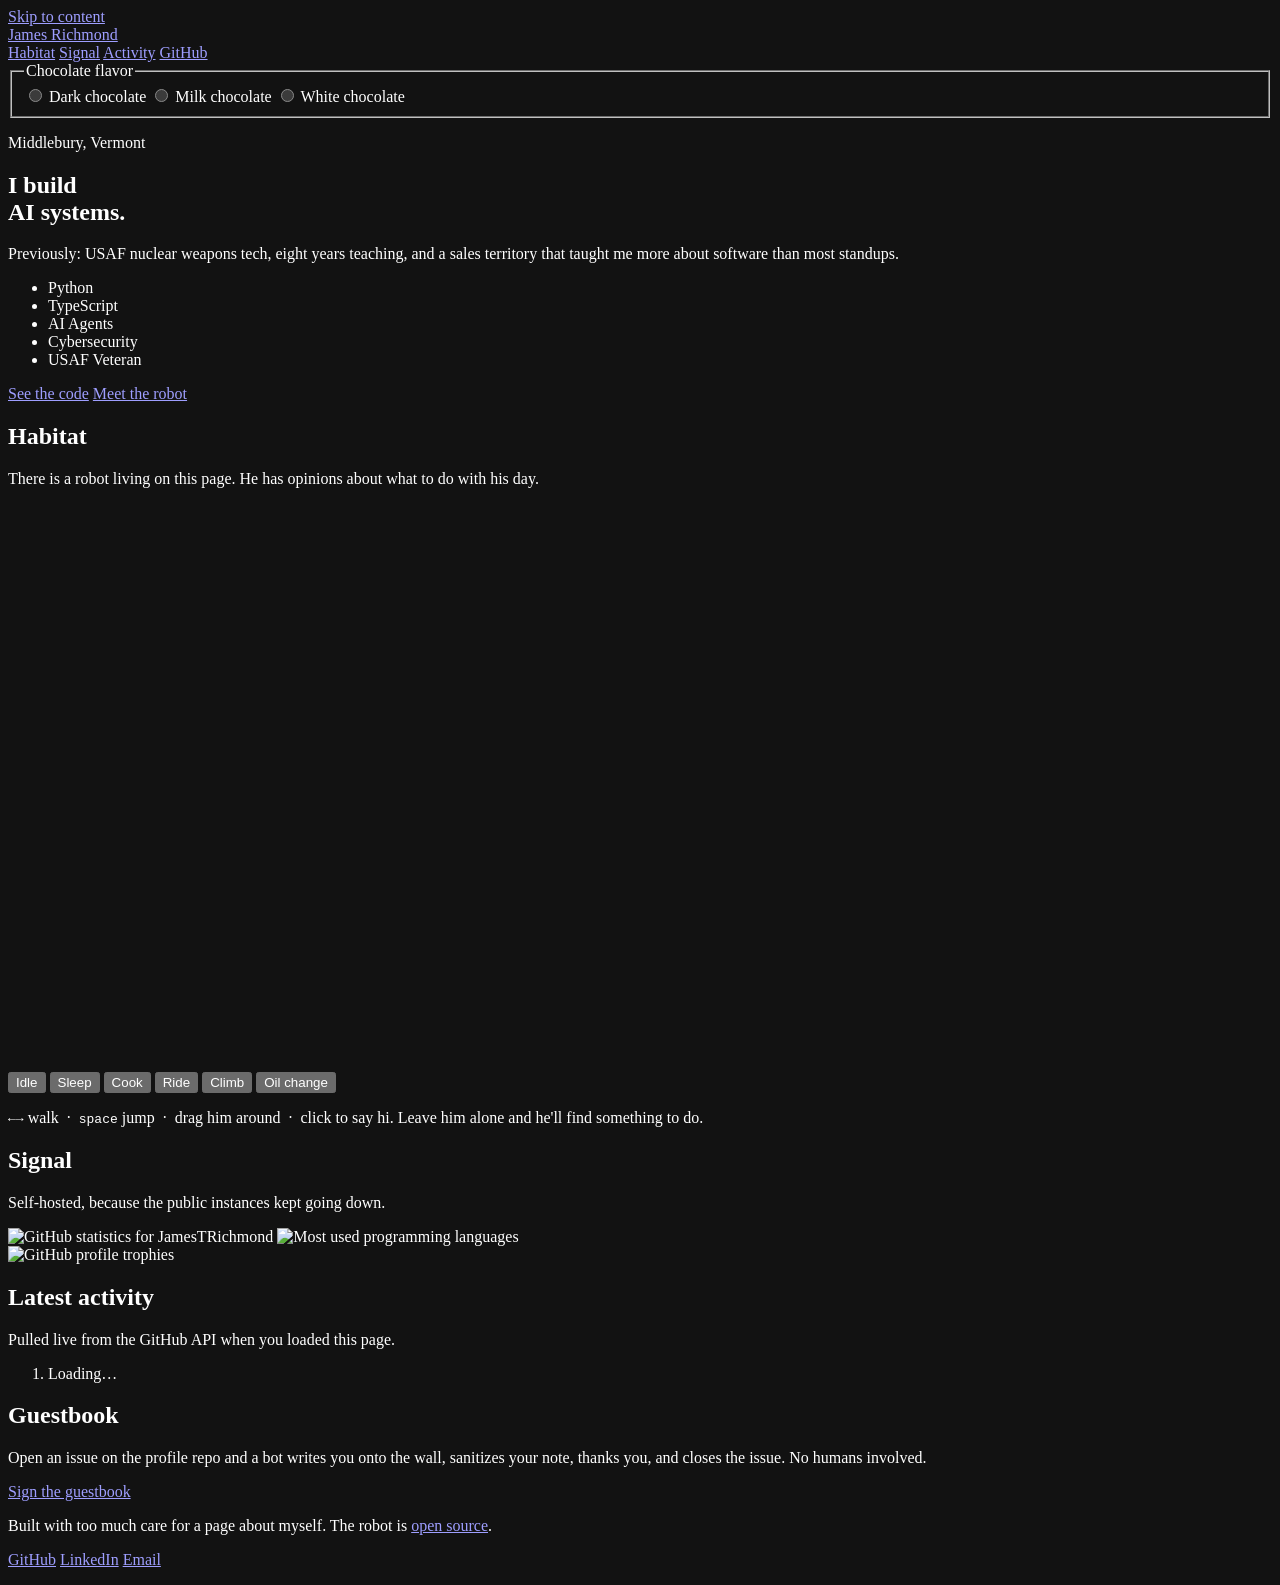
==== index.html @ 988bb039 "feat(site): index.html" ====
<!doctype html>
<html lang="en" data-flavor="milk">
<head>
<meta charset="utf-8">
<meta name="viewport" content="width=device-width, initial-scale=1">
<meta name="color-scheme" content="light dark">
<title>James Richmond — builds AI systems</title>
<meta name="description" content="James Richmond. I build AI systems. Previously: USAF nuclear weapons tech, eight years teaching, and a sales territory that taught me more about software than most standups.">

<meta property="og:title" content="James Richmond — builds AI systems">
<meta property="og:description" content="AI systems, cybersecurity, and one robot who lives on this page.">
<meta property="og:type" content="website">
<meta property="og:url" content="https://jamestrichmond.com/">

<link rel="icon" href="data:image/svg+xml,<svg xmlns='http://www.w3.org/2000/svg' viewBox='0 0 100 100'><rect width='100' height='100' rx='22' fill='%23472e1c'/><rect x='24' y='30' width='52' height='40' rx='10' fill='%23f2cf4a'/><rect x='34' y='44' width='32' height='11' rx='5.5' fill='%2340f58a'/><rect x='46' y='14' width='8' height='16' rx='4' fill='%23f2cf4a'/><circle cx='50' cy='12' r='7' fill='%23b06cf5'/></svg>">

<link rel="preconnect" href="https://fonts.googleapis.com">
<link rel="preconnect" href="https://fonts.gstatic.com" crossorigin>
<link rel="stylesheet" href="https://fonts.googleapis.com/css2?family=Bricolage+Grotesque:opsz,wght@10..48,400;10..48,600;10..48,800&family=IBM+Plex+Mono:wght@400;500;600&display=swap">
<link rel="stylesheet" href="assets/css/site.css">

<script>
/* Set the saved flavor before first paint so there is no flash of the wrong chocolate. */
{
  // Milk is the house flavor and stays the default regardless of the system
  // setting; the switcher pins anything else.
  const flavor = localStorage.getItem("flavor") || "milk";
  document.documentElement.dataset.flavor = flavor;
  document.querySelector('meta[name="color-scheme"]').content = flavor === "white" ? "light" : "dark";
}
</script>
</head>

<body>
<!-- Don't Try. — Bukowski -->

<div class="hypershapes" aria-hidden="true" data-hypershapes></div>

<a class="skip" href="#main">Skip to content</a>

<header class="topbar">
  <a class="mark" href="#main">
    <span class="mark-glyph" aria-hidden="true"></span>
    <span class="mark-text">James Richmond</span>
  </a>

  <nav class="topnav" aria-label="Primary">
    <a href="#habitat">Habitat</a>
    <a href="#signal">Signal</a>
    <a href="#activity">Activity</a>
    <a href="https://github.com/JamesTRichmond" rel="me">GitHub</a>
  </nav>

  <fieldset class="flavors" data-flavors>
    <legend class="sr-only">Chocolate flavor</legend>
    <label class="flavor" title="Dark chocolate">
      <input type="radio" name="flavor" value="dark">
      <span class="swatch swatch-dark" aria-hidden="true"></span>
      <span class="sr-only">Dark chocolate</span>
    </label>
    <label class="flavor" title="Milk chocolate">
      <input type="radio" name="flavor" value="milk">
      <span class="swatch swatch-milk" aria-hidden="true"></span>
      <span class="sr-only">Milk chocolate</span>
    </label>
    <label class="flavor" title="White chocolate">
      <input type="radio" name="flavor" value="white">
      <span class="swatch swatch-white" aria-hidden="true"></span>
      <span class="sr-only">White chocolate</span>
    </label>
  </fieldset>
</header>

<main id="main">

  <section class="hero">
    <p class="eyebrow">Middlebury, Vermont</p>
    <h1 class="hero-title">I build<br>AI&nbsp;systems.</h1>
    <p class="hero-line">
      Previously: USAF nuclear weapons tech, eight years teaching, and a sales
      territory that taught me more about software than most standups.
    </p>

    <ul class="chips" aria-label="Stack">
      <li>Python</li>
      <li>TypeScript</li>
      <li>AI Agents</li>
      <li>Cybersecurity</li>
      <li class="chip-accent">USAF Veteran</li>
    </ul>

    <div class="hero-actions">
      <a class="btn btn-primary" href="https://github.com/JamesTRichmond">See the code</a>
      <a class="btn" href="#habitat">Meet the robot</a>
    </div>
  </section>

  <!-- ─────────── HABITAT ─────────── -->
  <section id="habitat" class="section habitat">
    <div class="section-head">
      <h2>Habitat</h2>
      <p class="section-sub">
        There is a robot living on this page. He has opinions about what to do with his day.
      </p>
    </div>

    <div class="stage-wrap">
      <div class="stage" data-stage tabindex="0" role="application"
           aria-label="Robot habitat. Use arrow keys to walk, space to jump, or pick an activity below.">
        <svg class="stage-svg" viewBox="0 0 1200 520" preserveAspectRatio="xMidYMax slice" aria-hidden="true">
          <defs>
            <linearGradient id="iri" x1="0" y1="0" x2="1" y2="1">
              <stop offset="0" class="iri-a"></stop>
              <stop offset="1" class="iri-b"></stop>
            </linearGradient>
            <linearGradient id="visorGrad" x1="0" y1="0" x2="1" y2="0">
              <stop offset="0" stop-color="var(--fluoro)" stop-opacity=".65"></stop>
              <stop offset=".5" stop-color="var(--fluoro)"></stop>
              <stop offset="1" stop-color="var(--fluoro)" stop-opacity=".65"></stop>
            </linearGradient>
            <radialGradient id="coreGrad">
              <stop offset="0" stop-color="var(--iri-p)"></stop>
              <stop offset="1" stop-color="var(--iri-p)" stop-opacity="0"></stop>
            </radialGradient>
          </defs>
          <g data-scene-layer></g>
          <g data-fx-layer></g>
          <g data-pet-layer></g>
          <g data-fg-layer></g>
        </svg>

        <p class="stage-status" data-stage-status aria-live="polite"></p>
      </div>

      <div class="stage-controls">
        <div class="acts" role="group" aria-label="Tell the robot what to do">
          <button type="button" class="act" data-act="idle">Idle</button>
          <button type="button" class="act" data-act="sleep">Sleep</button>
          <button type="button" class="act" data-act="cook">Cook</button>
          <button type="button" class="act" data-act="ride">Ride</button>
          <button type="button" class="act" data-act="climb">Climb</button>
          <button type="button" class="act" data-act="service">Oil change</button>
        </div>
        <p class="hint">
          <kbd>←</kbd><kbd>→</kbd> walk &nbsp;·&nbsp; <kbd>space</kbd> jump &nbsp;·&nbsp;
          drag him around &nbsp;·&nbsp; click to say hi. Leave him alone and he'll find something to do.
        </p>
      </div>
    </div>
  </section>

  <!-- ─────────── SIGNAL ─────────── -->
  <section id="signal" class="section">
    <div class="section-head">
      <h2>Signal</h2>
      <p class="section-sub">Self-hosted, because the public instances kept going down.</p>
    </div>

    <div class="cards">
      <img class="card-img" loading="lazy" width="495" height="195"
        src="https://jamestrichmond-readme-stats.vercel.app/api?username=JamesTRichmond&show_icons=true&hide_border=true&bg_color=00000000&title_color=F2CF4A&text_color=D9C6B4&icon_color=40F58A"
        alt="GitHub statistics for JamesTRichmond">
      <img class="card-img" loading="lazy" width="350" height="195"
        src="https://jamestrichmond-readme-stats.vercel.app/api/top-langs/?username=JamesTRichmond&layout=compact&hide_border=true&bg_color=00000000&title_color=F2CF4A&text_color=D9C6B4"
        alt="Most used programming languages">
    </div>

    <img class="trophies" loading="lazy"
      src="https://jamestrichmond-trophy.vercel.app/?username=JamesTRichmond&theme=discord&no-frame=true&no-bg=true&column=7&margin-w=4"
      alt="GitHub profile trophies">
  </section>

  <!-- ─────────── ACTIVITY ─────────── -->
  <section id="activity" class="section">
    <div class="section-head">
      <h2>Latest activity</h2>
      <p class="section-sub">Pulled live from the GitHub API when you loaded this page.</p>
    </div>
    <ol class="feed" data-feed>
      <li class="feed-empty">Loading…</li>
    </ol>
  </section>

  <!-- ─────────── GUESTBOOK ─────────── -->
  <section class="section guest">
    <div class="section-head">
      <h2>Guestbook</h2>
      <p class="section-sub">
        Open an issue on the profile repo and a bot writes you onto the wall, sanitizes your
        note, thanks you, and closes the issue. No humans involved.
      </p>
    </div>
    <a class="btn btn-primary"
       href="https://github.com/JamesTRichmond/JamesTRichmond/issues/new?template=guestbook.yml">
      Sign the guestbook
    </a>
  </section>

</main>

<footer class="foot">
  <p class="foot-line">
    Built with too much care for a page about myself.
    The robot is <a href="https://github.com/JamesTRichmond/JamesTRichmond">open source</a>.
  </p>
  <p class="foot-meta">
    <a href="https://github.com/JamesTRichmond">GitHub</a>
    <a href="https://www.linkedin.com/in/jamestrichmond">LinkedIn</a>
    <a href="mailto:jamestrichmond@gmail.com">Email</a>
  </p>
</footer>

<script type="module" src="assets/js/site.js"></script>
</body>
</html>
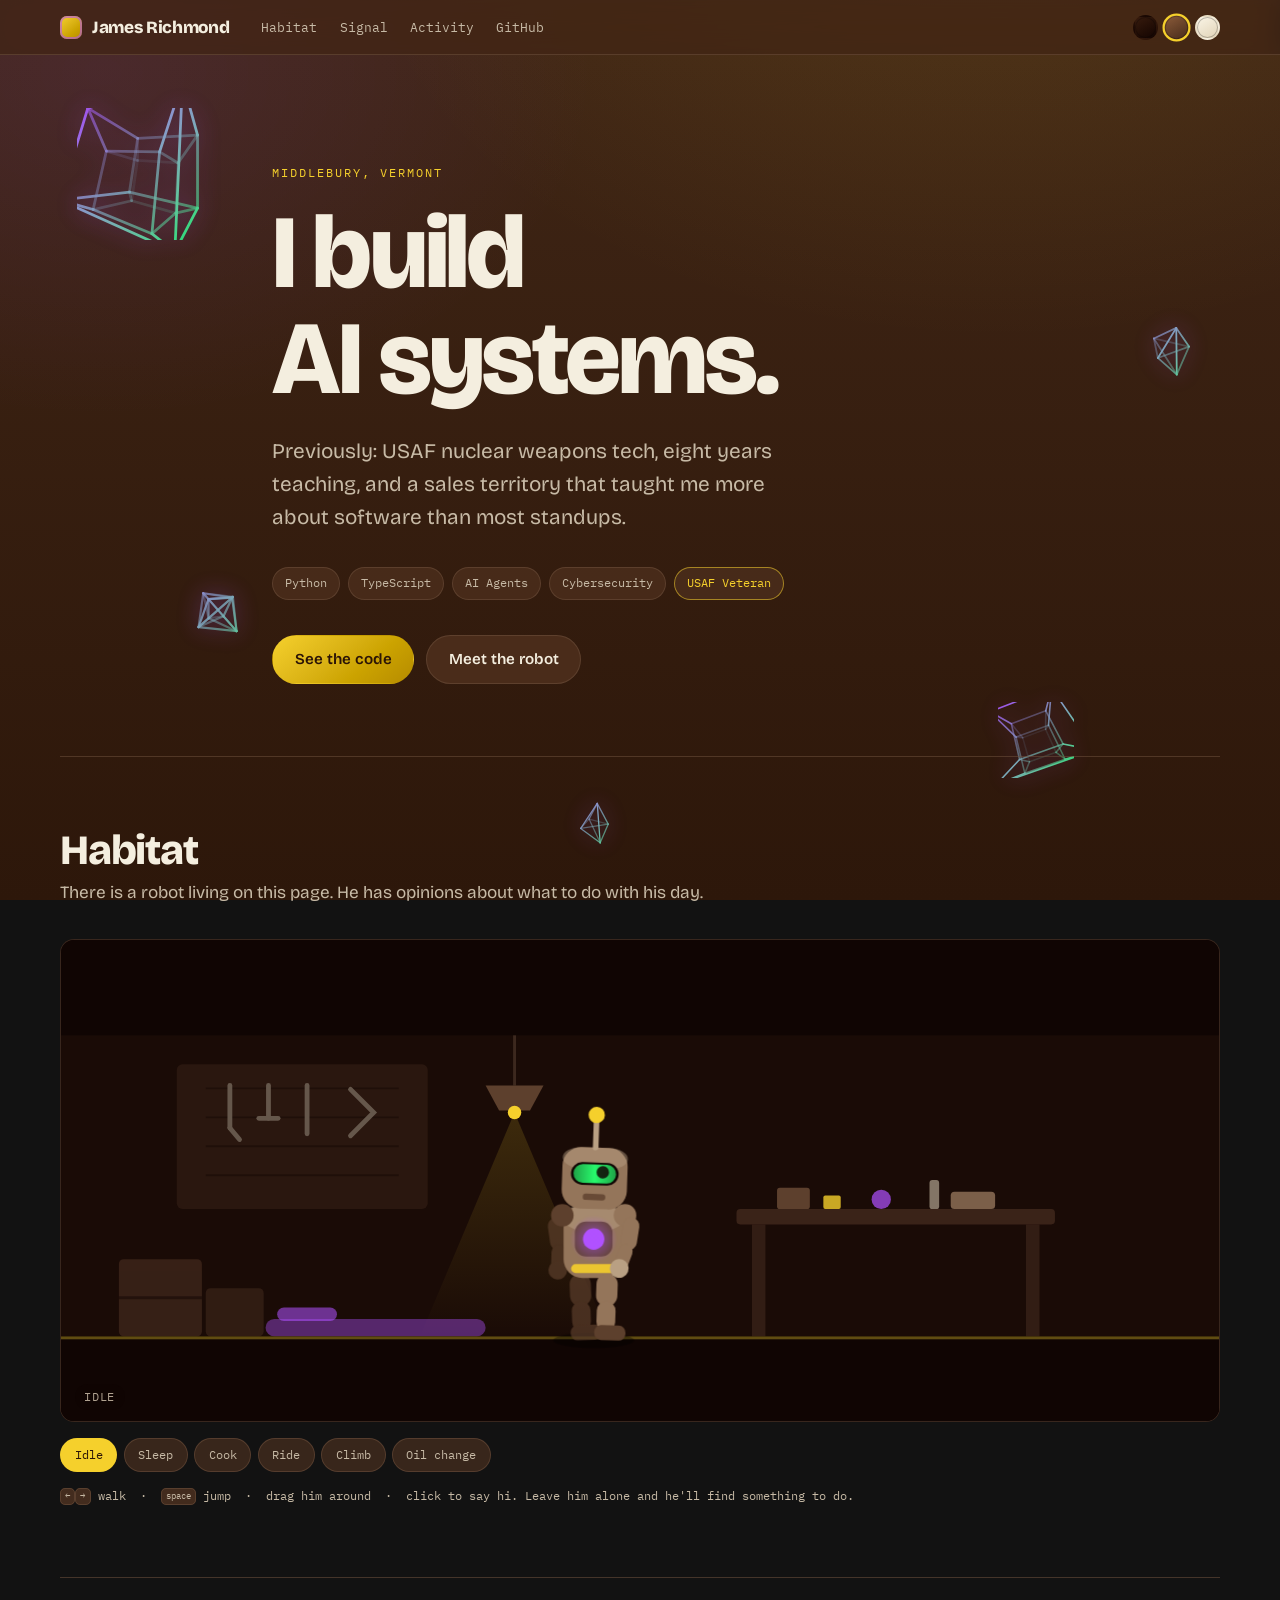
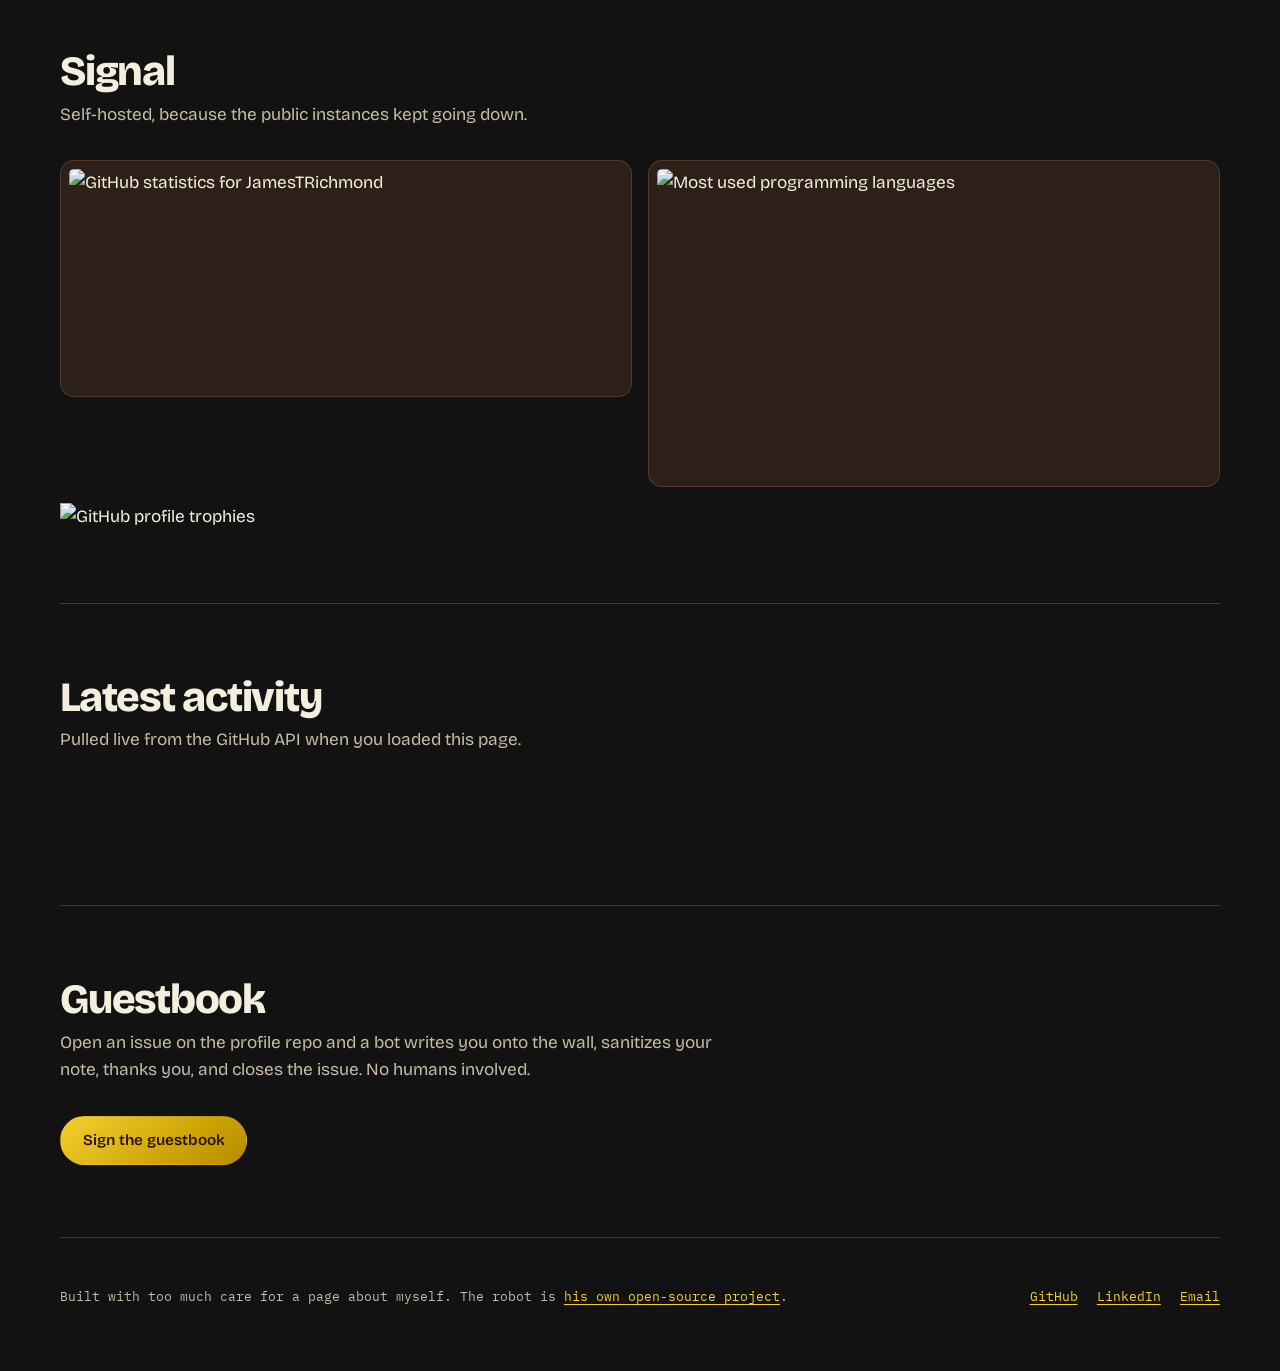
==== commit 115ba14b: "chore(site): credit the robot to its own repo" ====
--- a/index.html
+++ b/index.html
@@ -201,7 +201,7 @@
 <footer class="foot">
   <p class="foot-line">
     Built with too much care for a page about myself.
-    The robot is <a href="https://github.com/JamesTRichmond/JamesTRichmond">open source</a>.
+    The robot is <a href="https://github.com/JamesTRichmond/habitat">his own open-source project</a>.
   </p>
   <p class="foot-meta">
     <a href="https://github.com/JamesTRichmond">GitHub</a>
--- a/assets/css/site.css
+++ b/assets/css/site.css
@@ -0,0 +1,614 @@
+/* ============================================================================
+   jamestrichmond.com
+   Three chocolates, banana highlights, and a robot.
+   ========================================================================== */
+
+@layer reset, base, theme, layout, components, motion;
+
+/* Registered so it can be animated on the compositor. Drives the iridescence. */
+@property --iri-hue {
+  syntax: "<angle>";
+  inherits: true;
+  initial-value: 0deg;
+}
+
+/* Per the reduced-motion pattern: components opt in by declaring their own
+   reduced variant, rather than a blanket kill-switch that makes things worse. */
+@property --animation-reduced {
+  syntax: "*";
+  inherits: false;
+  initial-value: none;
+}
+
+/* ─────────────────────────── RESET ─────────────────────────── */
+@layer reset {
+  *, *::before, *::after { box-sizing: border-box; }
+
+  :where(body, h1, h2, h3, p, ul, ol, figure, fieldset, legend) {
+    margin: 0;
+    padding: 0;
+  }
+
+  :where(ul, ol) { list-style: none; }
+
+  :where(img, svg) { display: block; max-inline-size: 100%; }
+
+  :where(button, input) { font: inherit; color: inherit; }
+
+  :where(fieldset) { border: 0; }
+}
+
+/* ─────────────────────────── TOKENS ─────────────────────────── */
+@layer theme {
+  :root {
+    /* Tier 1 — literal palette. Decoration colors are flavor-independent. */
+    --iri-p: oklch(0.64 0.25 305);   /* iridescent purple */
+    --fluoro: oklch(0.86 0.24 148);  /* fluorescent green */
+
+    /* Tier 2 — semantic, overridden per flavor below. Defaults = milk. */
+    --bg:        oklch(0.298 0.048 52);
+    --bg-deep:   oklch(0.232 0.042 50);
+    --surface:   oklch(0.372 0.056 52);
+    --raised:    oklch(0.452 0.06 54);
+    --line:      oklch(0.46 0.05 55 / 0.55);
+    --ink:       oklch(0.95 0.021 88);
+    --ink-dim:   oklch(0.795 0.031 80);
+    --accent:    oklch(0.865 0.168 95);   /* banana — fills, strokes, glow */
+    --accent-ink: var(--accent);          /* banana that is safe as text */
+    --accent-deep: oklch(0.66 0.14 88);
+
+    /* Stage / robot chassis */
+    --chassis:   oklch(0.58 0.055 62);
+    --chassis-hi: oklch(0.70 0.05 68);
+    --chassis-lo: oklch(0.40 0.05 55);
+
+    /* Tier 3 — UI */
+    --radius: 14px;
+    --radius-sm: 9px;
+    --pad: clamp(1rem, 0.5rem + 2vw, 2rem);
+    --measure: 62ch;
+    --shell: min(1160px, 100% - 2 * var(--pad));
+
+    --font-display: "Bricolage Grotesque", ui-sans-serif, system-ui, sans-serif;
+    --font-mono: "IBM Plex Mono", ui-monospace, "SF Mono", Menlo, monospace;
+
+    color-scheme: dark;
+    accent-color: var(--accent);
+    scrollbar-color: var(--raised) var(--bg-deep);
+  }
+
+  :root[data-flavor="dark"] {
+    --bg:        oklch(0.155 0.028 42);
+    --bg-deep:   oklch(0.115 0.022 40);
+    --surface:   oklch(0.212 0.034 44);
+    --raised:    oklch(0.285 0.04 46);
+    --line:      oklch(0.38 0.04 48 / 0.6);
+    --ink:       oklch(0.935 0.019 86);
+    --ink-dim:   oklch(0.745 0.028 78);
+    --chassis:   oklch(0.55 0.05 60);
+    --chassis-hi: oklch(0.68 0.048 66);
+    --chassis-lo: oklch(0.36 0.045 52);
+    color-scheme: dark;
+  }
+
+  /* The habitat is a lit diorama, not a panel of the page: it keeps the dark
+     cocoa neutrals in every flavor so the robot always has something to stand
+     against, while still borrowing the flavor's accent colors. */
+  .stage {
+    --bg-deep:   oklch(0.132 0.024 40);
+    --surface:   oklch(0.205 0.033 44);
+    --raised:    oklch(0.283 0.04 46);
+    --line:      oklch(0.38 0.04 48 / 0.6);
+    --ink:       oklch(0.945 0.019 86);
+    --ink-dim:   oklch(0.72 0.03 76);
+    --chassis:   oklch(0.585 0.055 62);
+    --chassis-hi: oklch(0.72 0.05 70);
+    --chassis-lo: oklch(0.40 0.05 55);
+    color-scheme: dark;
+  }
+
+  :root[data-flavor="white"] {
+    --bg:        oklch(0.958 0.021 88);
+    --bg-deep:   oklch(0.905 0.03 84);
+    --surface:   oklch(0.988 0.011 90);
+    --raised:    oklch(0.925 0.028 86);
+    --line:      oklch(0.66 0.045 60 / 0.42);
+    --ink:       oklch(0.275 0.045 48);
+    --ink-dim:   oklch(0.455 0.042 50);
+    --accent:    oklch(0.835 0.17 92);
+    --accent-ink: oklch(0.545 0.135 76);  /* legible banana on cream */
+    --accent-deep: oklch(0.62 0.15 84);
+    --chassis:   oklch(0.60 0.055 62);
+    --chassis-hi: oklch(0.74 0.05 70);
+    --chassis-lo: oklch(0.42 0.05 55);
+    color-scheme: light;
+  }
+}
+
+/* ─────────────────────────── BASE ─────────────────────────── */
+@layer base {
+  html {
+    -webkit-text-size-adjust: 100%;
+    scroll-behavior: smooth;
+    scroll-padding-block-start: 5rem;
+  }
+
+  @media (prefers-reduced-motion: reduce) {
+    html { scroll-behavior: auto; }
+  }
+
+  body {
+    min-block-size: 100dvh;
+    background:
+      radial-gradient(120dvh 80dvh at 78% -10%,
+        oklch(from var(--accent) l c h / 0.10), transparent 60%),
+      radial-gradient(100dvh 70dvh at 8% 8%,
+        oklch(from var(--iri-p) l c h / 0.10), transparent 55%),
+      linear-gradient(to bottom, var(--bg), var(--bg-deep));
+    background-attachment: fixed;
+    color: var(--ink);
+    font-family: var(--font-display);
+    font-size: clamp(1rem, 0.94rem + 0.25vw, 1.075rem);
+    line-height: 1.6;
+    text-wrap: pretty;
+    overflow-x: clip;
+  }
+
+  h1, h2, h3 {
+    font-weight: 800;
+    line-height: 1.02;
+    letter-spacing: -0.03em;
+    text-wrap: balance;
+  }
+
+  a { color: var(--accent-ink); text-decoration-thickness: 1px; text-underline-offset: 3px; }
+  a:hover { color: var(--ink); }
+
+  :focus-visible {
+    outline: 2px solid var(--accent);
+    outline-offset: 3px;
+    border-radius: 4px;
+  }
+
+  kbd {
+    font-family: var(--font-mono);
+    font-size: 0.78em;
+    padding: 0.15em 0.45em;
+    border: 1px solid var(--line);
+    border-radius: 5px;
+    background: color-mix(in oklab, var(--surface) 70%, transparent);
+  }
+
+  .sr-only {
+    position: absolute;
+    inline-size: 1px; block-size: 1px;
+    padding: 0; margin: -1px;
+    overflow: hidden; clip-path: inset(50%);
+    white-space: nowrap;
+  }
+
+  .skip {
+    position: absolute;
+    inset-block-start: -100px; inset-inline-start: 1rem;
+    z-index: 50;
+    padding: 0.6rem 1rem;
+    background: var(--accent);
+    color: oklch(0.2 0.04 50);
+    border-radius: var(--radius-sm);
+    font-weight: 600;
+  }
+  .skip:focus { inset-block-start: 1rem; }
+}
+
+/* ─────────────────────────── LAYOUT ─────────────────────────── */
+@layer layout {
+  .topbar {
+    position: sticky;
+    inset-block-start: 0;
+    z-index: 20;
+    display: flex;
+    align-items: center;
+    gap: clamp(0.75rem, 3vw, 2rem);
+    inline-size: var(--shell);
+    margin-inline: auto;
+    padding-block: 0.85rem;
+  }
+
+  /* A tinted bar behind the sticky header so content scrolls under it cleanly. */
+  .topbar::before {
+    content: "";
+    position: absolute;
+    inset: 0 -50vw;
+    z-index: -1;
+    background: color-mix(in oklab, var(--bg) 78%, transparent);
+    backdrop-filter: blur(14px) saturate(1.3);
+    border-block-end: 1px solid var(--line);
+  }
+
+  .mark {
+    display: flex;
+    align-items: center;
+    gap: 0.6rem;
+    font-weight: 800;
+    letter-spacing: -0.02em;
+    color: var(--ink);
+    text-decoration: none;
+    white-space: nowrap;
+  }
+
+  .mark-glyph {
+    inline-size: 1.4rem;
+    block-size: 1.4rem;
+    border-radius: 7px;
+    background: linear-gradient(140deg in oklab, var(--accent), var(--accent-deep));
+    box-shadow: inset 0 0 0 2px oklch(from var(--iri-p) l c h / 0.55);
+  }
+
+  @media (width < 34rem) { .mark-text { display: none; } }
+
+  .topnav {
+    display: flex;
+    gap: clamp(0.6rem, 2vw, 1.4rem);
+    margin-inline-end: auto;
+    font-family: var(--font-mono);
+    font-size: 0.82rem;
+  }
+  .topnav a { color: var(--ink-dim); text-decoration: none; }
+  .topnav a:hover { color: var(--accent-ink); }
+
+  @media (width < 52rem) { .topnav { display: none; } }
+  @media (width < 52rem) { .topnav + .flavors { margin-inline-start: auto; } }
+
+  main { display: grid; }
+
+  .hero {
+    inline-size: var(--shell);
+    margin-inline: auto;
+    padding-block: clamp(4rem, 12vh, 8rem) clamp(3rem, 8vh, 5rem);
+    max-inline-size: 46rem;
+  }
+
+  .section {
+    inline-size: var(--shell);
+    margin-inline: auto;
+    padding-block: clamp(3rem, 8vh, 5.5rem);
+    border-block-start: 1px solid var(--line);
+  }
+
+  .section-head { margin-block-end: 2rem; max-inline-size: var(--measure); }
+
+  .section h2 {
+    font-size: clamp(1.7rem, 1.2rem + 2vw, 2.6rem);
+    margin-block-end: 0.5rem;
+  }
+
+  .section-sub { color: var(--ink-dim); }
+
+  .foot {
+    inline-size: var(--shell);
+    margin-inline: auto;
+    padding-block: 3rem 4rem;
+    border-block-start: 1px solid var(--line);
+    display: flex;
+    flex-wrap: wrap;
+    gap: 1rem 2rem;
+    justify-content: space-between;
+    align-items: baseline;
+    color: var(--ink-dim);
+    font-family: var(--font-mono);
+    font-size: 0.82rem;
+  }
+  .foot-meta { display: flex; gap: 1.2rem; }
+}
+
+/* ─────────────────────────── COMPONENTS ─────────────────────────── */
+@layer components {
+
+  /* ---- flavor switcher ---- */
+  .flavors { display: flex; gap: 0.4rem; }
+
+  .flavor { cursor: pointer; display: grid; place-items: center; }
+  .flavor input { position: absolute; opacity: 0; pointer-events: none; }
+
+  .swatch {
+    inline-size: 1.55rem;
+    block-size: 1.55rem;
+    border-radius: 50%;
+    border: 2px solid transparent;
+    box-shadow: inset 0 0 0 1px oklch(0 0 0 / 0.25);
+    transition: transform 0.18s ease, border-color 0.18s ease;
+  }
+  .swatch-dark  { background: linear-gradient(150deg in oklab, oklch(0.26 0.05 45), oklch(0.14 0.03 40)); }
+  .swatch-milk  { background: linear-gradient(150deg in oklab, oklch(0.52 0.08 55), oklch(0.32 0.05 52)); }
+  .swatch-white { background: linear-gradient(150deg in oklab, oklch(0.97 0.02 90), oklch(0.87 0.04 85)); }
+
+  .flavor:hover .swatch { transform: scale(1.12); }
+  .flavor input:checked + .swatch { border-color: var(--accent); transform: scale(1.12); }
+  .flavor input:focus-visible + .swatch { outline: 2px solid var(--accent); outline-offset: 3px; }
+
+  /* ---- hero ---- */
+  .eyebrow {
+    font-family: var(--font-mono);
+    font-size: 0.78rem;
+    letter-spacing: 0.16em;
+    text-transform: uppercase;
+    color: var(--accent-ink);
+    margin-block-end: 1.1rem;
+  }
+
+  .hero-title {
+    font-size: clamp(3rem, 1.6rem + 8vw, 6.5rem);
+    font-variation-settings: "wdth" 100;
+    margin-block-end: 1.4rem;
+  }
+
+  .hero-line {
+    font-size: clamp(1.05rem, 1rem + 0.5vw, 1.3rem);
+    color: var(--ink-dim);
+    max-inline-size: 40ch;
+    margin-block-end: 2rem;
+  }
+
+  .chips { display: flex; flex-wrap: wrap; gap: 0.5rem; margin-block-end: 2.2rem; }
+  .chips li {
+    font-family: var(--font-mono);
+    font-size: 0.78rem;
+    padding: 0.35rem 0.75rem;
+    border: 1px solid var(--line);
+    border-radius: 999px;
+    background: color-mix(in oklab, var(--surface) 55%, transparent);
+    color: var(--ink-dim);
+  }
+  .chips .chip-accent {
+    border-color: color-mix(in oklab, var(--accent) 55%, transparent);
+    color: var(--accent-ink);
+  }
+
+  .hero-actions { display: flex; flex-wrap: wrap; gap: 0.75rem; }
+
+  .btn {
+    display: inline-flex;
+    align-items: center;
+    gap: 0.5rem;
+    padding: 0.7rem 1.35rem;
+    border-radius: 999px;
+    border: 1px solid var(--line);
+    background: color-mix(in oklab, var(--surface) 65%, transparent);
+    color: var(--ink);
+    font-weight: 600;
+    font-size: 0.95rem;
+    text-decoration: none;
+    cursor: pointer;
+    transition: transform 0.15s ease, background-color 0.2s ease, border-color 0.2s ease;
+  }
+  .btn:hover { transform: translateY(-2px); border-color: var(--accent); color: var(--ink); }
+
+  .btn-primary {
+    background: linear-gradient(140deg in oklab, var(--accent), var(--accent-deep));
+    color: oklch(0.22 0.045 50);
+    border-color: transparent;
+  }
+  .btn-primary:hover { color: oklch(0.18 0.04 50); }
+
+  /* ---- habitat / stage ---- */
+  .stage-wrap { display: grid; gap: 1rem; }
+
+  .stage {
+    position: relative;
+    border: 1px solid var(--line);
+    border-radius: var(--radius);
+    overflow: clip;
+    background: var(--bg-deep);
+    aspect-ratio: 12 / 5;
+    min-block-size: 280px;
+    max-block-size: 62dvh;
+    /* An aspect-ratio plus a min-block-size implies a min inline-size, which
+       on a phone is wider than the viewport and drags the whole page with it.
+       Below that width the stage takes a plain height instead. */
+    min-inline-size: 0;
+    contain: layout paint style;
+    touch-action: none;
+    cursor: grab;
+  }
+  .stage:active { cursor: grabbing; }
+  .stage:focus-visible { outline: 2px solid var(--accent); outline-offset: 3px; }
+
+  .stage-svg { inline-size: 100%; block-size: 100%; }
+
+  @media (width < 46rem) {
+    .stage { aspect-ratio: auto; block-size: min(44dvh, 300px); min-block-size: 210px; }
+  }
+
+  .stage-status {
+    position: absolute;
+    inset-block-end: 0.7rem;
+    inset-inline-start: 0.85rem;
+    margin: 0;
+    font-family: var(--font-mono);
+    font-size: 0.72rem;
+    letter-spacing: 0.06em;
+    text-transform: uppercase;
+    color: var(--ink-dim);
+    background: color-mix(in oklab, var(--bg-deep) 72%, transparent);
+    padding: 0.25rem 0.6rem;
+    border-radius: 999px;
+    pointer-events: none;
+  }
+
+  .stage-controls {
+    display: flex;
+    flex-wrap: wrap;
+    gap: 0.9rem 1.4rem;
+    align-items: center;
+    justify-content: space-between;
+  }
+
+  .acts { display: flex; flex-wrap: wrap; gap: 0.4rem; }
+
+  .act {
+    font-family: var(--font-mono);
+    font-size: 0.76rem;
+    padding: 0.4rem 0.85rem;
+    border-radius: 999px;
+    border: 1px solid var(--line);
+    background: color-mix(in oklab, var(--surface) 55%, transparent);
+    color: var(--ink-dim);
+    cursor: pointer;
+    transition: color 0.18s ease, border-color 0.18s ease, transform 0.15s ease;
+  }
+  .act:hover { color: var(--ink); border-color: var(--accent); transform: translateY(-1px); }
+  .act[aria-pressed="true"] {
+    color: oklch(0.22 0.045 50);
+    background: var(--accent);
+    border-color: transparent;
+  }
+
+  .hint {
+    font-family: var(--font-mono);
+    font-size: 0.74rem;
+    color: var(--ink-dim);
+    margin: 0;
+  }
+
+  /* ---- signal cards ---- */
+  .cards {
+    display: flex;
+    flex-wrap: wrap;
+    gap: 1rem;
+    align-items: flex-start;
+  }
+  .card-img {
+    flex: 1 1 22rem;
+    max-inline-size: 100%;
+    block-size: auto;
+    border: 1px solid var(--line);
+    border-radius: var(--radius);
+    background: color-mix(in oklab, var(--surface) 40%, transparent);
+    padding: 0.5rem;
+  }
+  .trophies { margin-block-start: 1rem; inline-size: 100%; }
+
+  /* ---- activity feed ---- */
+  .feed {
+    display: grid;
+    gap: 0.5rem;
+    content-visibility: auto;
+    contain-intrinsic-block-size: auto 22rem;
+  }
+  .feed li {
+    display: flex;
+    gap: 0.85rem;
+    align-items: baseline;
+    padding: 0.7rem 0.95rem;
+    border: 1px solid var(--line);
+    border-radius: var(--radius-sm);
+    background: color-mix(in oklab, var(--surface) 45%, transparent);
+    font-size: 0.92rem;
+  }
+  .feed .verb {
+    font-family: var(--font-mono);
+    font-size: 0.72rem;
+    letter-spacing: 0.05em;
+    text-transform: uppercase;
+    color: var(--accent-ink);
+    white-space: nowrap;
+  }
+  .feed .when {
+    margin-inline-start: auto;
+    font-family: var(--font-mono);
+    font-size: 0.72rem;
+    color: var(--ink-dim);
+    white-space: nowrap;
+  }
+  .feed-empty { color: var(--ink-dim); }
+
+  /* ---- hypershapes ---- */
+  .hypershapes {
+    position: fixed;
+    inset: 0;
+    z-index: 0;
+    pointer-events: none;
+    overflow: clip;
+  }
+  .hypershape {
+    position: absolute;
+    opacity: 0.9;
+    filter: drop-shadow(0 0 12px oklch(from var(--iri-p) l c h / 0.5));
+    will-change: transform;
+  }
+  .hypershape line { stroke: url(#iriStroke); stroke-width: 2.1; stroke-linecap: round; }
+
+  /* On cream the same strokes wash out, so they get a touch more weight. */
+  :root[data-flavor="white"] .hypershape {
+    opacity: 1;
+    filter: drop-shadow(0 0 8px oklch(from var(--iri-p) l c h / 0.35));
+  }
+  :root[data-flavor="white"] .hypershape line { stroke-width: 2.6; }
+
+  /* On a phone they compete with the text, so they step back. */
+  @media (width < 46rem) {
+    .hypershape { opacity: 0.5; scale: 0.72; }
+  }
+
+  /* Everything above the decoration. */
+  .topbar, main, .foot { position: relative; z-index: 1; }
+}
+
+/* ─────────────────────────── MOTION ─────────────────────────── */
+@layer motion {
+  /* Iridescence: one registered custom property animating a hue angle,
+     consumed by the SVG gradient stops. Compositor-friendly, zero JS.
+     The sweep is deliberately narrow — a full 360° rotation would march the
+     purple through orange and the green through cyan, and the brief was
+     purple and green. ±26° reads as shifting light on one surface. */
+  .stage-svg, .hypershapes {
+    animation: iri-cycle 7s ease-in-out infinite alternate;
+    --animation-reduced: none;
+  }
+
+  @keyframes iri-cycle {
+    from { --iri-hue: -26deg; }
+    to   { --iri-hue: 26deg; }
+  }
+
+  .iri-a { stop-color: oklch(0.64 0.26 calc(302deg + var(--iri-hue))); }
+  .iri-b { stop-color: oklch(0.86 0.25 calc(150deg + var(--iri-hue))); }
+
+  /* The floating shapes carry their own lightness so they stay visible on
+     cream without dragging the robot's visor and core darker with them. */
+  .shape-a { stop-color: oklch(var(--shape-l, 0.64) 0.26 calc(302deg + var(--iri-hue))); }
+  .shape-b { stop-color: oklch(var(--shape-l2, 0.86) 0.25 calc(150deg + var(--iri-hue))); }
+  :root[data-flavor="white"] { --shape-l: 0.52; --shape-l2: 0.66; }
+
+  /* Shape parallax — decorative only, so progressive enhancement with no
+     JS fallback for browsers without scroll-driven animations. */
+  @supports ((animation-timeline: scroll()) and (animation-range: entry)) {
+    .hypershape {
+      animation: drift linear both;
+      animation-timeline: scroll(root block);
+      --animation-reduced: none;
+    }
+    @keyframes drift {
+      to { translate: 0 calc(-1 * var(--drift, 60px)); }
+    }
+  }
+
+  @media (prefers-reduced-motion: reduce) {
+    *, *::before, *::after {
+      animation: var(--animation-reduced) !important;
+    }
+    .btn:hover, .act:hover, .flavor:hover .swatch { transform: none; }
+  }
+
+  /* Flavor switching morphs the whole page rather than snapping. */
+  ::view-transition-old(root),
+  ::view-transition-new(root) {
+    animation-duration: 0.45s;
+    mix-blend-mode: normal;
+  }
+  @media (prefers-reduced-motion: reduce) {
+    ::view-transition-group(*),
+    ::view-transition-old(*),
+    ::view-transition-new(*) { animation: none !important; }
+  }
+}
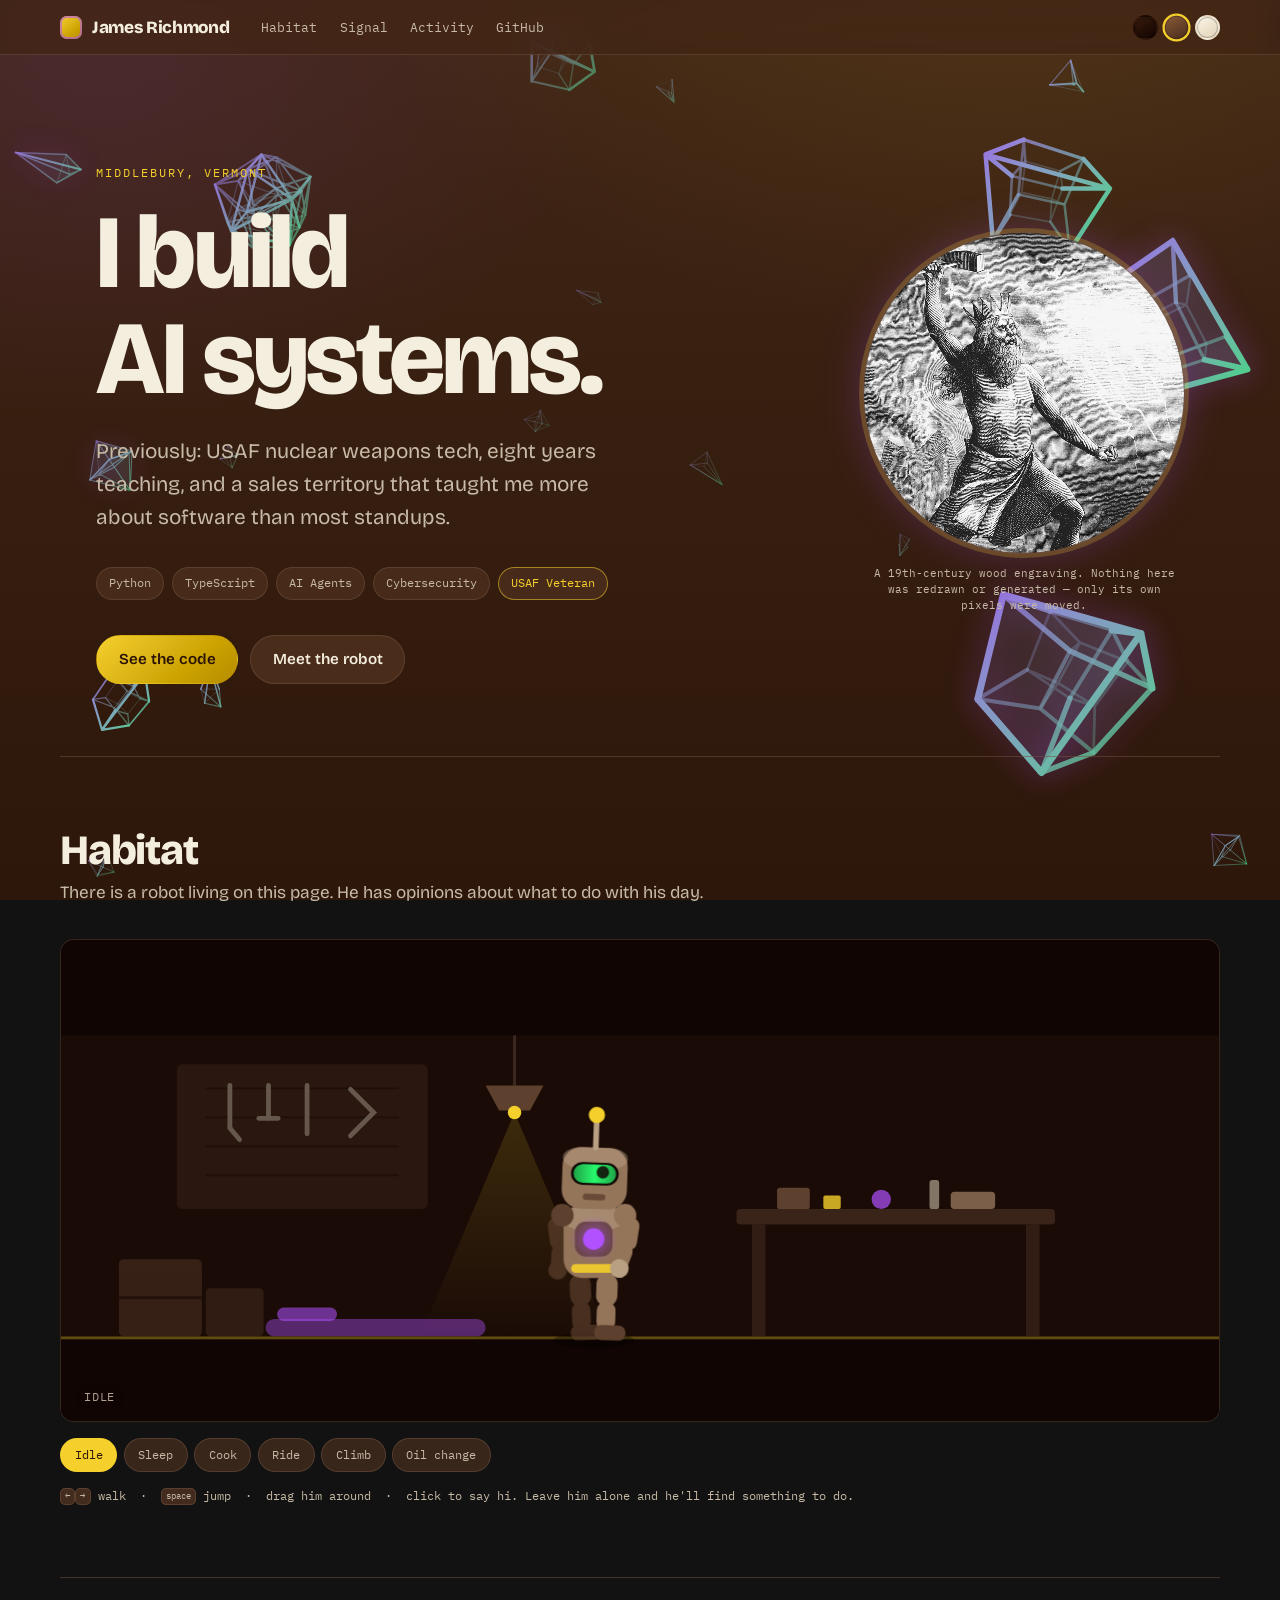
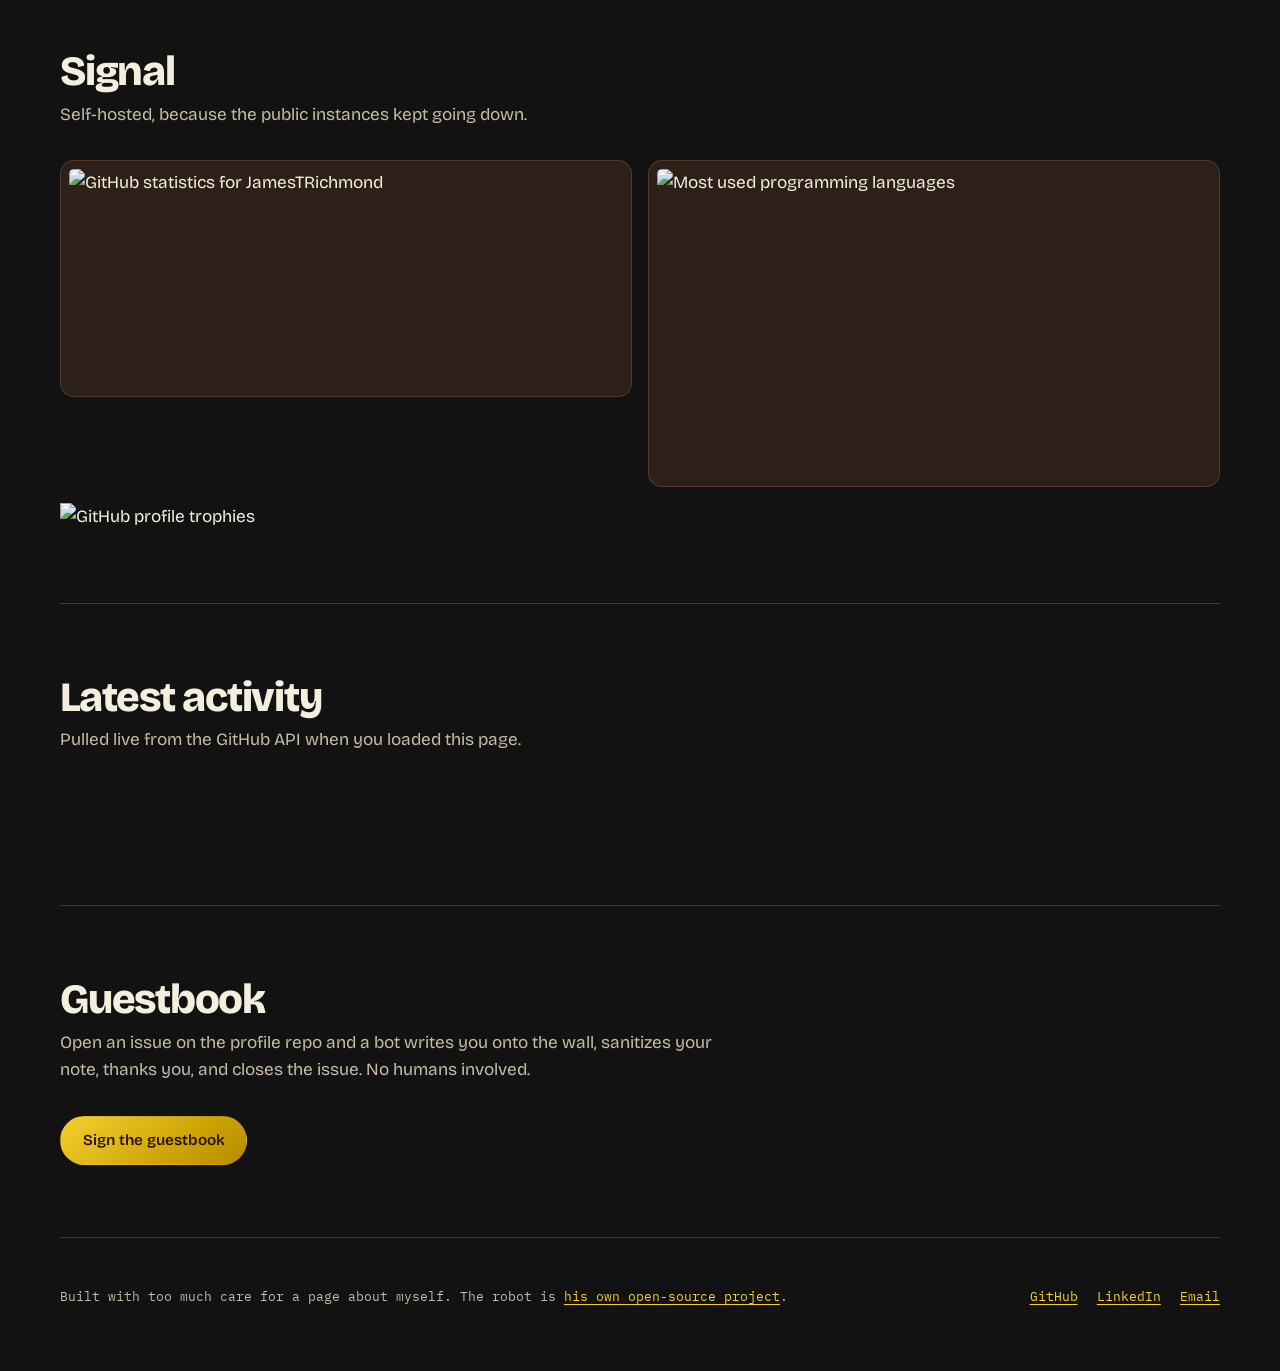
==== commit 55b68e72: "feat(thor): the profile engraving, animated — smoke, beard, and a charging hammer The avatar is a 19" ====
--- a/index.html
+++ b/index.html
@@ -73,7 +73,8 @@
 
 <main id="main">
 
-  <section class="hero">
+  <section class="hero has-portrait">
+    <div class="hero-copy">
     <p class="eyebrow">Middlebury, Vermont</p>
     <h1 class="hero-title">I build<br>AI&nbsp;systems.</h1>
     <p class="hero-line">
@@ -93,6 +94,22 @@
       <a class="btn btn-primary" href="https://github.com/JamesTRichmond">See the code</a>
       <a class="btn" href="#habitat">Meet the robot</a>
     </div>
+    </div>
+
+    <!-- The engraving from the profile picture, with its own pixels pushed
+         around: smoke off the crag, a breeze through the beard and the drape,
+         and the hammer charging. Falls back to the still plate if WebGL is
+         unavailable, which is the whole point of animating the real image
+         rather than generating a new one. -->
+    <figure class="portrait-thor">
+      <canvas data-thor width="440" height="440"
+              aria-label="Thor, engraved. The smoke rises, his beard moves, and the hammer charges."
+              role="img"></canvas>
+      <figcaption>
+        A 19th-century wood engraving. Nothing here was redrawn or generated —
+        only its own pixels were moved.
+      </figcaption>
+    </figure>
   </section>
 
   <!-- ─────────── HABITAT ─────────── -->
--- a/assets/css/site.css
+++ b/assets/css/site.css
@@ -259,13 +259,58 @@
   @media (width < 52rem) { .topnav { display: none; } }
   @media (width < 52rem) { .topnav + .flavors { margin-inline-start: auto; } }
 
-  main { display: grid; }
+  /* minmax(0, 1fr), not the implicit "auto": a grid track's automatic minimum
+     is its min-content size, so one 495px-wide stats image was inflating the
+     whole column past the viewport on a phone. The body's overflow: clip then
+     hid the evidence by shearing the right edge off every paragraph. */
+  main { display: grid; grid-template-columns: minmax(0, 1fr); }
 
   .hero {
     inline-size: var(--shell);
     margin-inline: auto;
     padding-block: clamp(4rem, 12vh, 8rem) clamp(3rem, 8vh, 5rem);
     max-inline-size: 46rem;
+  }
+
+  /* Two columns only when the portrait is actually there. :has() means a
+     browser that never mounted the canvas gets the original single column
+     rather than an empty track. */
+  .hero.has-portrait:has(.portrait-thor) {
+    display: grid;
+    grid-template-columns: minmax(0, 1fr) auto;
+    gap: clamp(1.5rem, 5vw, 4rem);
+    align-items: center;
+    max-inline-size: 68rem;
+  }
+
+  .portrait-thor { margin: 0; }
+  .portrait-thor canvas {
+    display: block;
+    inline-size: clamp(11rem, 26vw, 20rem);
+    block-size: auto;
+    aspect-ratio: 1;
+    border-radius: 50%;
+    background: var(--bg-deep);
+    /* A ring in the accent, so it reads as a portrait and not a hole in the
+       page — and a soft outer glow that ties it to the shape field. */
+    box-shadow: 0 0 0 1px var(--line),
+                0 0 0 5px color-mix(in oklab, var(--accent) 22%, transparent),
+                0 0 42px oklch(from var(--iri-p) l c h / 0.28);
+  }
+  .portrait-thor figcaption {
+    margin-block-start: 0.75rem;
+    max-inline-size: 20rem;
+    font-family: var(--font-mono);
+    font-size: 0.68rem;
+    line-height: 1.5;
+    color: var(--ink-dim);
+    text-align: center;
+  }
+
+  @media (width < 54rem) {
+    .hero.has-portrait:has(.portrait-thor) { grid-template-columns: minmax(0, 1fr); }
+    .portrait-thor { order: -1; justify-self: center; }
+    .portrait-thor canvas { inline-size: min(58vw, 14rem); }
   }
 
   .section {
@@ -479,6 +524,9 @@
   }
   .card-img {
     flex: 1 1 22rem;
+    /* A flex item's automatic minimum is min-content, which for an <img> is
+       its intrinsic width. Without this it refuses to shrink below 495px. */
+    min-inline-size: 0;
     max-inline-size: 100%;
     block-size: auto;
     border: 1px solid var(--line);
@@ -529,25 +577,76 @@
     z-index: 0;
     pointer-events: none;
     overflow: clip;
+    /* Placement is clamped so nothing starts out of bounds, but scroll drift
+       still carries shapes toward the top edge. A short fade there means they
+       dissolve out of the sky instead of being sliced off by the clip. */
+    mask-image: linear-gradient(to bottom, transparent, #000 46px calc(100% - 20px), transparent);
   }
   .hypershape {
     position: absolute;
     opacity: 0.9;
-    filter: drop-shadow(0 0 12px oklch(from var(--iri-p) l c h / 0.5));
     will-change: transform;
-  }
-  .hypershape line { stroke: url(#iriStroke); stroke-width: 2.1; stroke-linecap: round; }
-
-  /* On cream the same strokes wash out, so they get a touch more weight. */
-  :root[data-flavor="white"] .hypershape {
-    opacity: 1;
-    filter: drop-shadow(0 0 8px oklch(from var(--iri-p) l c h / 0.35));
-  }
-  :root[data-flavor="white"] .hypershape line { stroke-width: 2.6; }
-
-  /* On a phone they compete with the text, so they step back. */
+    /* An SVG clips to its own viewport by default. The geometry is fitted to
+       the box in JS so nothing should reach the edge, but a round stroke cap
+       and the drop-shadow bloom both extend past their geometry — and being
+       sheared off by an invisible square is the exact failure this is here to
+       stop happening twice. */
+    overflow: visible;
+  }
+
+  /* The bloom is expensive — every filtered element re-rasterizes on every
+     frame — so only the four featured shapes carry it. The rest get their
+     presence from tier weight, which is free. */
+  .hypershape.featured {
+    filter: drop-shadow(0 0 16px oklch(from var(--iri-p) l c h / 0.5));
+  }
+
+  /* The ones allowed to cross the text column are small and half-there, so
+     they decorate the reading rather than interrupt it. */
+  .hypershape.wander { opacity: 0.5; }
+
+  /* Edges arrive pre-sorted into four depth tiers, each one a single path.
+     Near tiers are brighter AND heavier: two cues pulling the same direction
+     is what stops a wireframe from reading flat. */
+  .hyperedge { fill: none; stroke: url(#iriStroke); stroke-linecap: round; }
+  .hyperedge.tier-0 { stroke-width: 1.10; opacity: 0.30; }
+  .hyperedge.tier-1 { stroke-width: 1.60; opacity: 0.55; }
+  .hyperedge.tier-2 { stroke-width: 2.15; opacity: 0.82; }
+  .hyperedge.tier-3 { stroke-width: 2.80; opacity: 1; }
+
+  /* Lit faces. Additive blending means they never need a depth sort — the
+     order two translucent glows are painted in does not change the sum. */
+  .hyperface {
+    fill: url(#iriFace);
+    stroke: none;
+    /* plus-lighter is true addition; screen compresses toward white and turns
+       a stack of purple panes into grey putty on a warm ground. */
+    mix-blend-mode: plus-lighter;
+  }
+
+  /* On cream the same strokes wash out, so they get a touch more weight,
+     and additive blending has nothing to add to — light on light stays light.
+     Multiply is the mirror of screen on a bright ground. */
+  :root[data-flavor="white"] .hypershape { opacity: 1; }
+  :root[data-flavor="white"] .hypershape.featured {
+    filter: drop-shadow(0 0 8px oklch(from var(--iri-p) l c h / 0.3));
+  }
+  :root[data-flavor="white"] .hyperedge { stroke-width: 2.7; }
+  :root[data-flavor="white"] .hyperedge.tier-0 { stroke-width: 1.7; opacity: 0.3; }
+  :root[data-flavor="white"] .hyperedge.tier-1 { stroke-width: 2.2; opacity: 0.55; }
+  :root[data-flavor="white"] .hyperedge.tier-2 { stroke-width: 2.7; opacity: 0.8; }
+  :root[data-flavor="white"] .hyperedge.tier-3 { stroke-width: 3.3; opacity: 1; }
+  :root[data-flavor="white"] .hyperface { mix-blend-mode: multiply; }
+
+  /* On a phone they compete with the text, so the field thins out rather than
+     shrinking: eight shapes at half strength, not eighteen crowding the copy. */
   @media (width < 46rem) {
-    .hypershape { opacity: 0.5; scale: 0.72; }
+    .hypershape { opacity: 0.4; scale: 0.62; }
+    /* No gutters on a phone, so the wanderers have nowhere to be that is not
+       on top of a sentence. The field thins to six. (The defs <svg> is the
+       first of type, which is why the count starts at 8.) */
+    .hypershape.wander { display: none; }
+    .hypershape:nth-of-type(n + 8) { display: none; }
   }
 
   /* Everything above the decoration. */
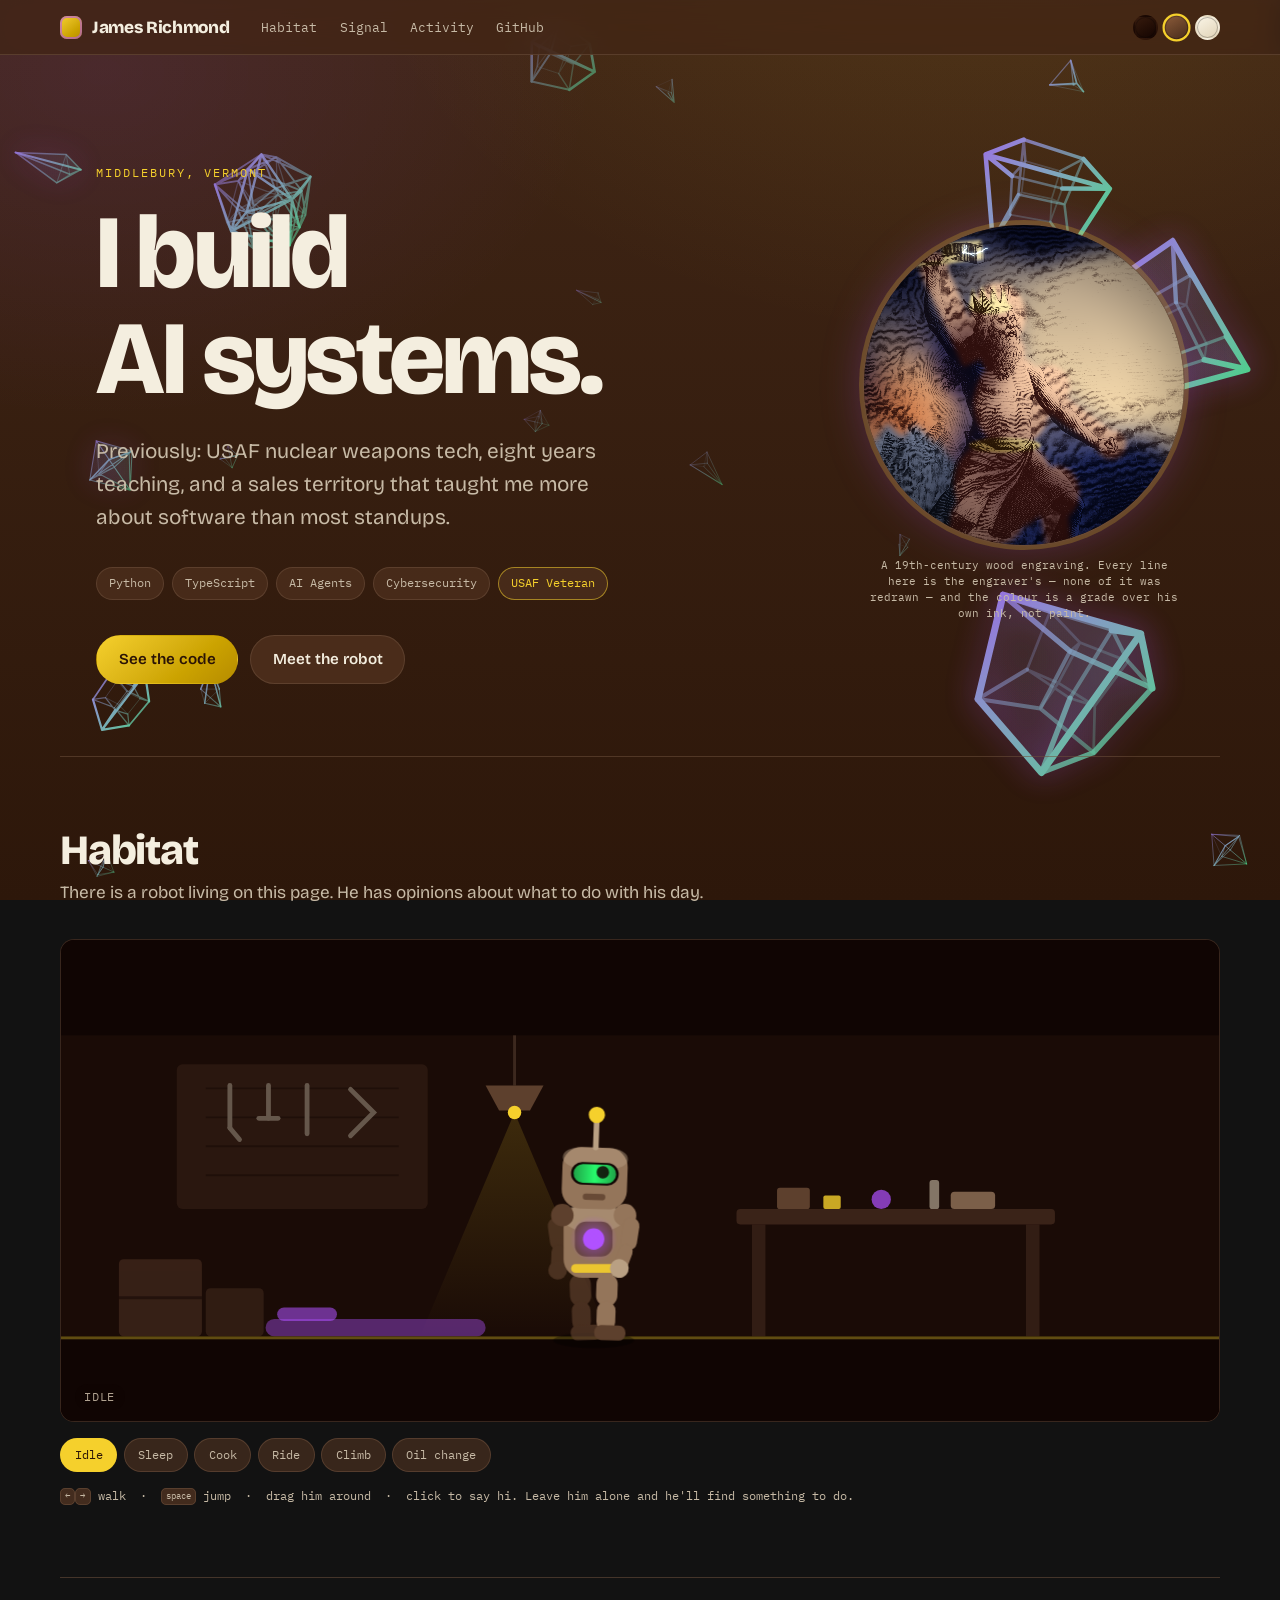
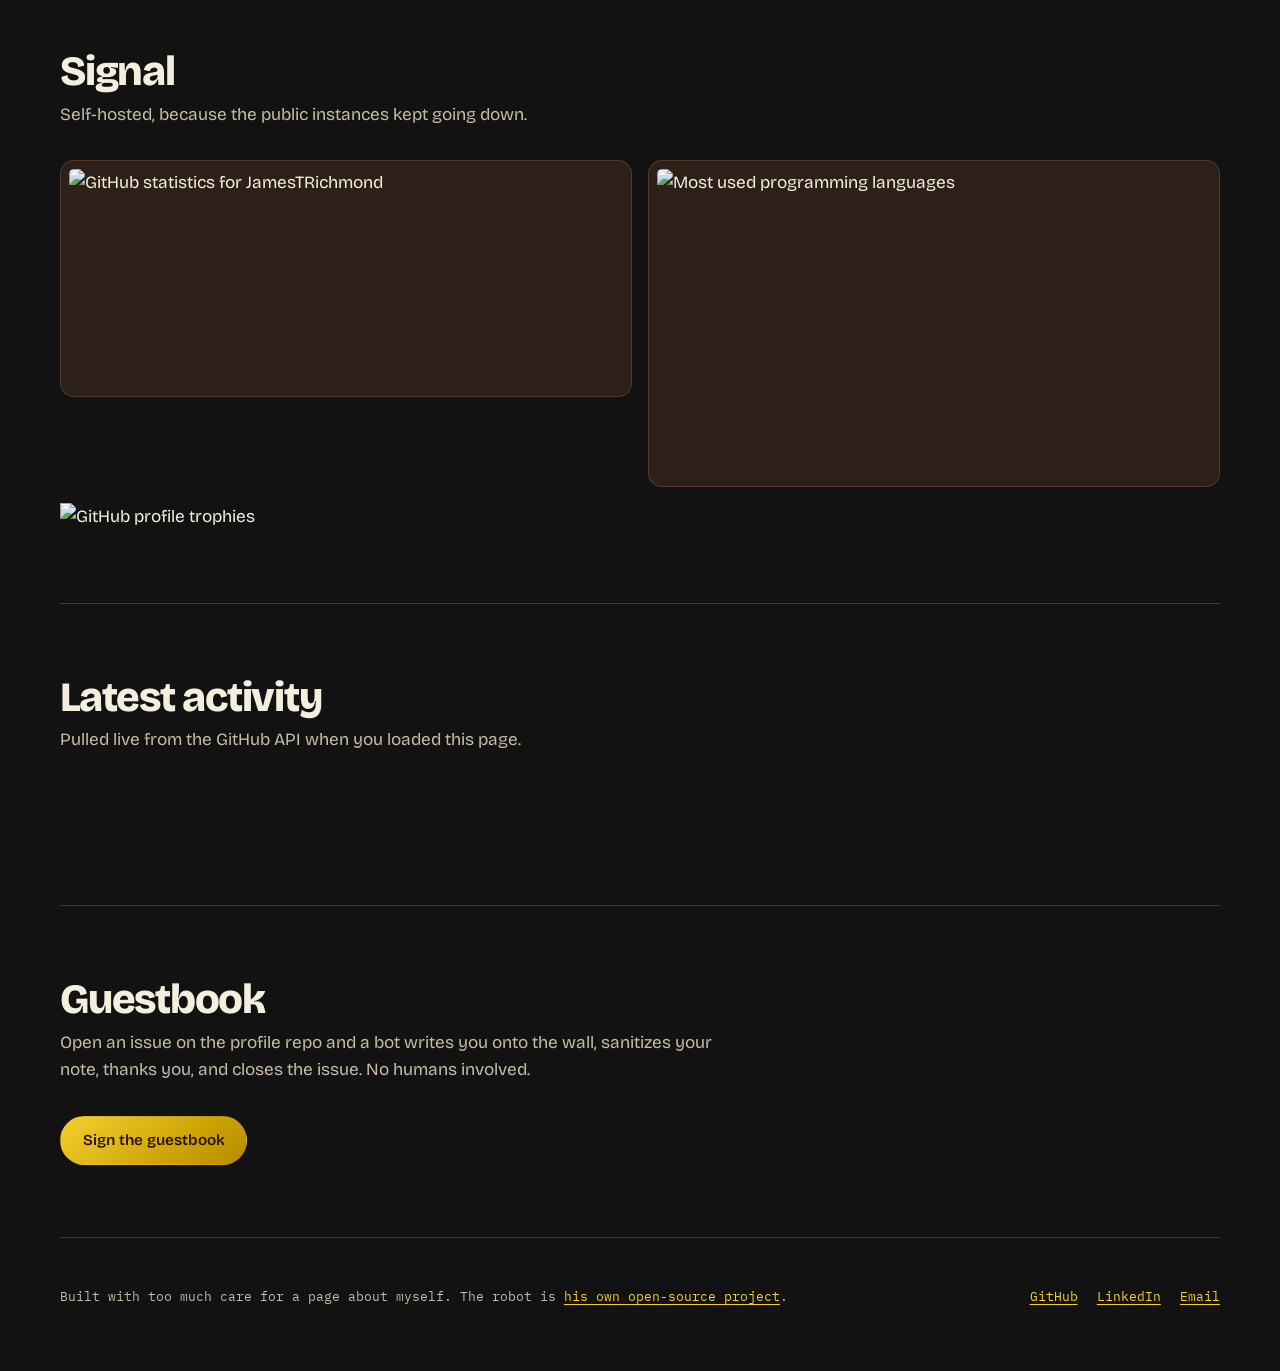
==== commit 9690bff8: "fix(site): the portrait caption said nothing was generated, and now something is The colour is autho" ====
--- a/index.html
+++ b/index.html
@@ -103,11 +103,12 @@
          rather than generating a new one. -->
     <figure class="portrait-thor">
       <canvas data-thor width="440" height="440"
-              aria-label="Thor, engraved. The smoke rises, his beard moves, and the hammer charges."
+              aria-label="Thor, engraved, in colour. The smoke rises, his beard moves, and lightning grows out of the hammer."
               role="img"></canvas>
       <figcaption>
-        A 19th-century wood engraving. Nothing here was redrawn or generated —
-        only its own pixels were moved.
+        A 19th-century wood engraving. Every line here is the engraver's — none
+        of it was redrawn — and the colour is a grade over his own ink, not
+        paint.
       </figcaption>
     </figure>
   </section>
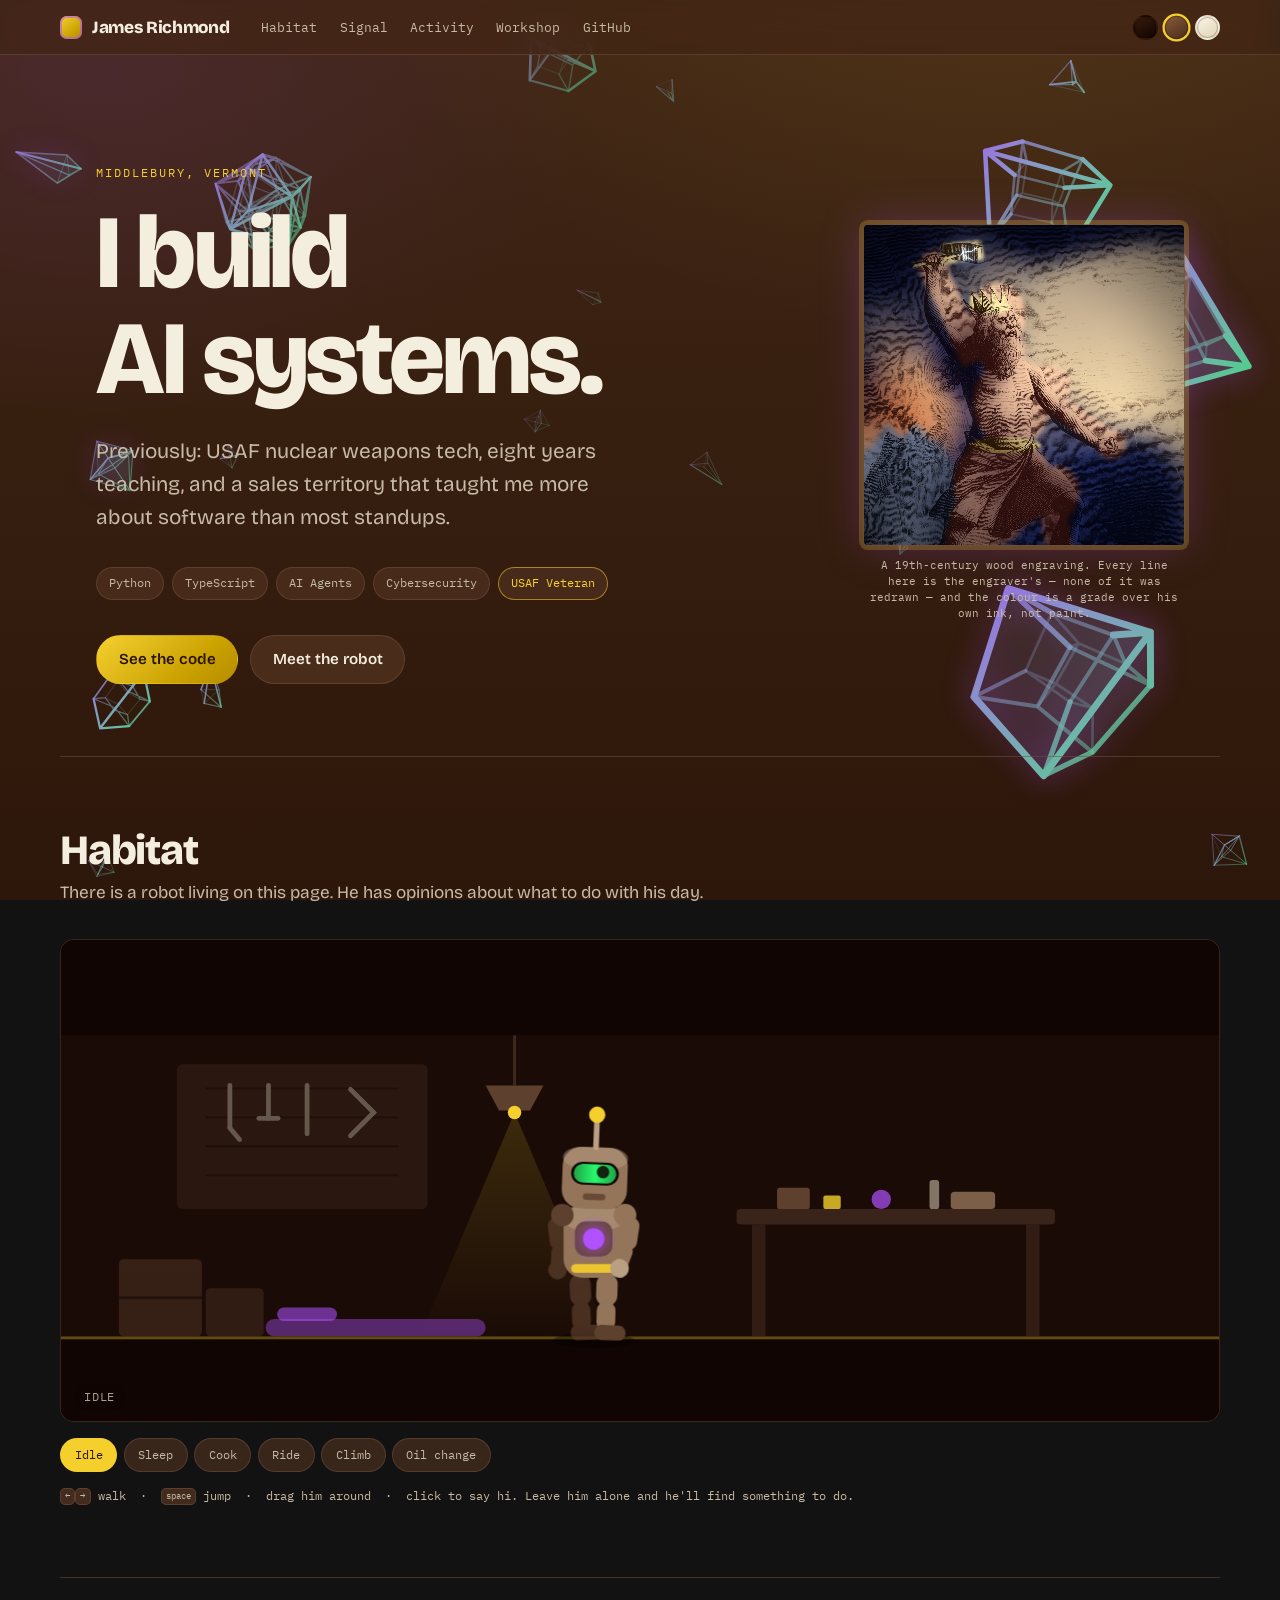
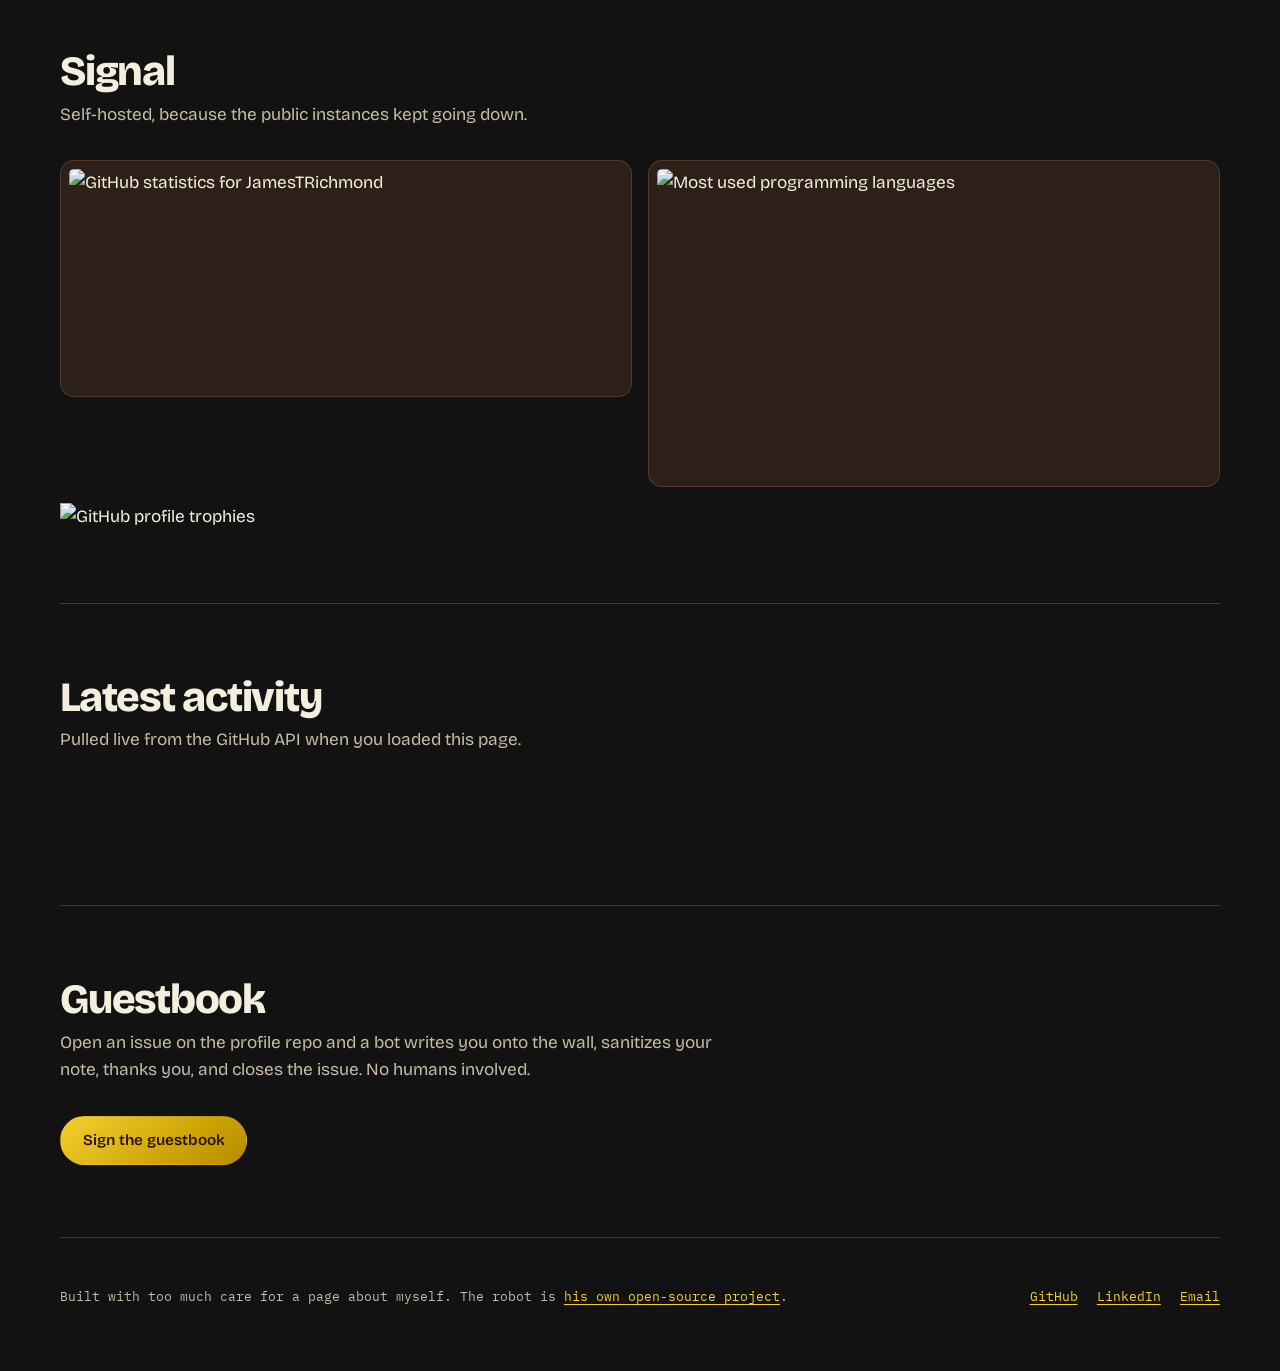
==== commit cd5ed794: "feat(workshop): a seventh room, openly unfinished /workshop/ is the room behind the other six. Ideas" ====
--- a/index.html
+++ b/index.html
@@ -48,6 +48,7 @@
     <a href="#habitat">Habitat</a>
     <a href="#signal">Signal</a>
     <a href="#activity">Activity</a>
+    <a href="workshop/">Workshop</a>
     <a href="https://github.com/JamesTRichmond" rel="me">GitHub</a>
   </nav>
 
--- a/assets/css/site.css
+++ b/assets/css/site.css
@@ -289,9 +289,12 @@
     inline-size: clamp(11rem, 26vw, 20rem);
     block-size: auto;
     aspect-ratio: 1;
-    border-radius: 50%;
+    /* Square, and only just softened at the corners. A circular mask cost the
+       picture its corners, and the corners are where the discharge arcs — the
+       plate is a rectangle and it gets to stay one. */
+    border-radius: 4px;
     background: var(--bg-deep);
-    /* A ring in the accent, so it reads as a portrait and not a hole in the
+    /* A ring in the accent, so it reads as a framed plate and not a hole in the
        page — and a soft outer glow that ties it to the shape field. */
     box-shadow: 0 0 0 1px var(--line),
                 0 0 0 5px color-mix(in oklab, var(--accent) 22%, transparent),
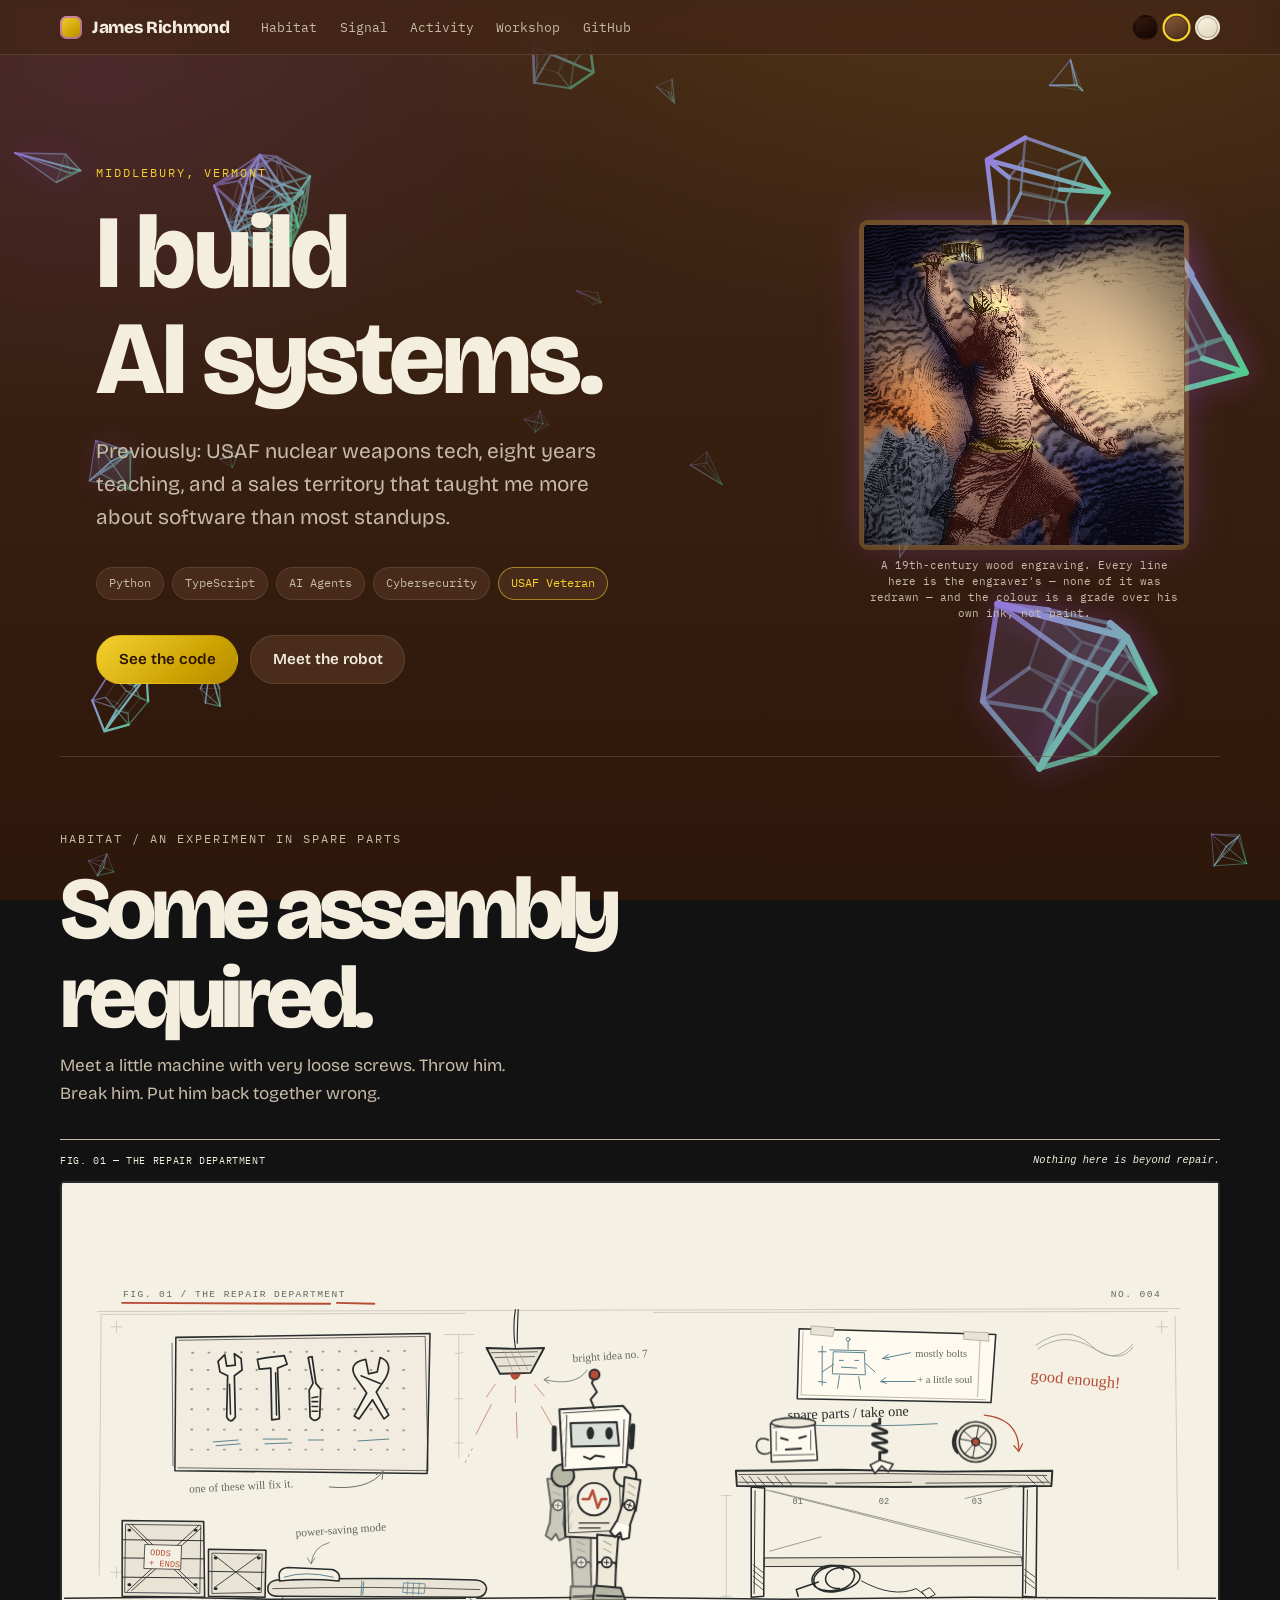
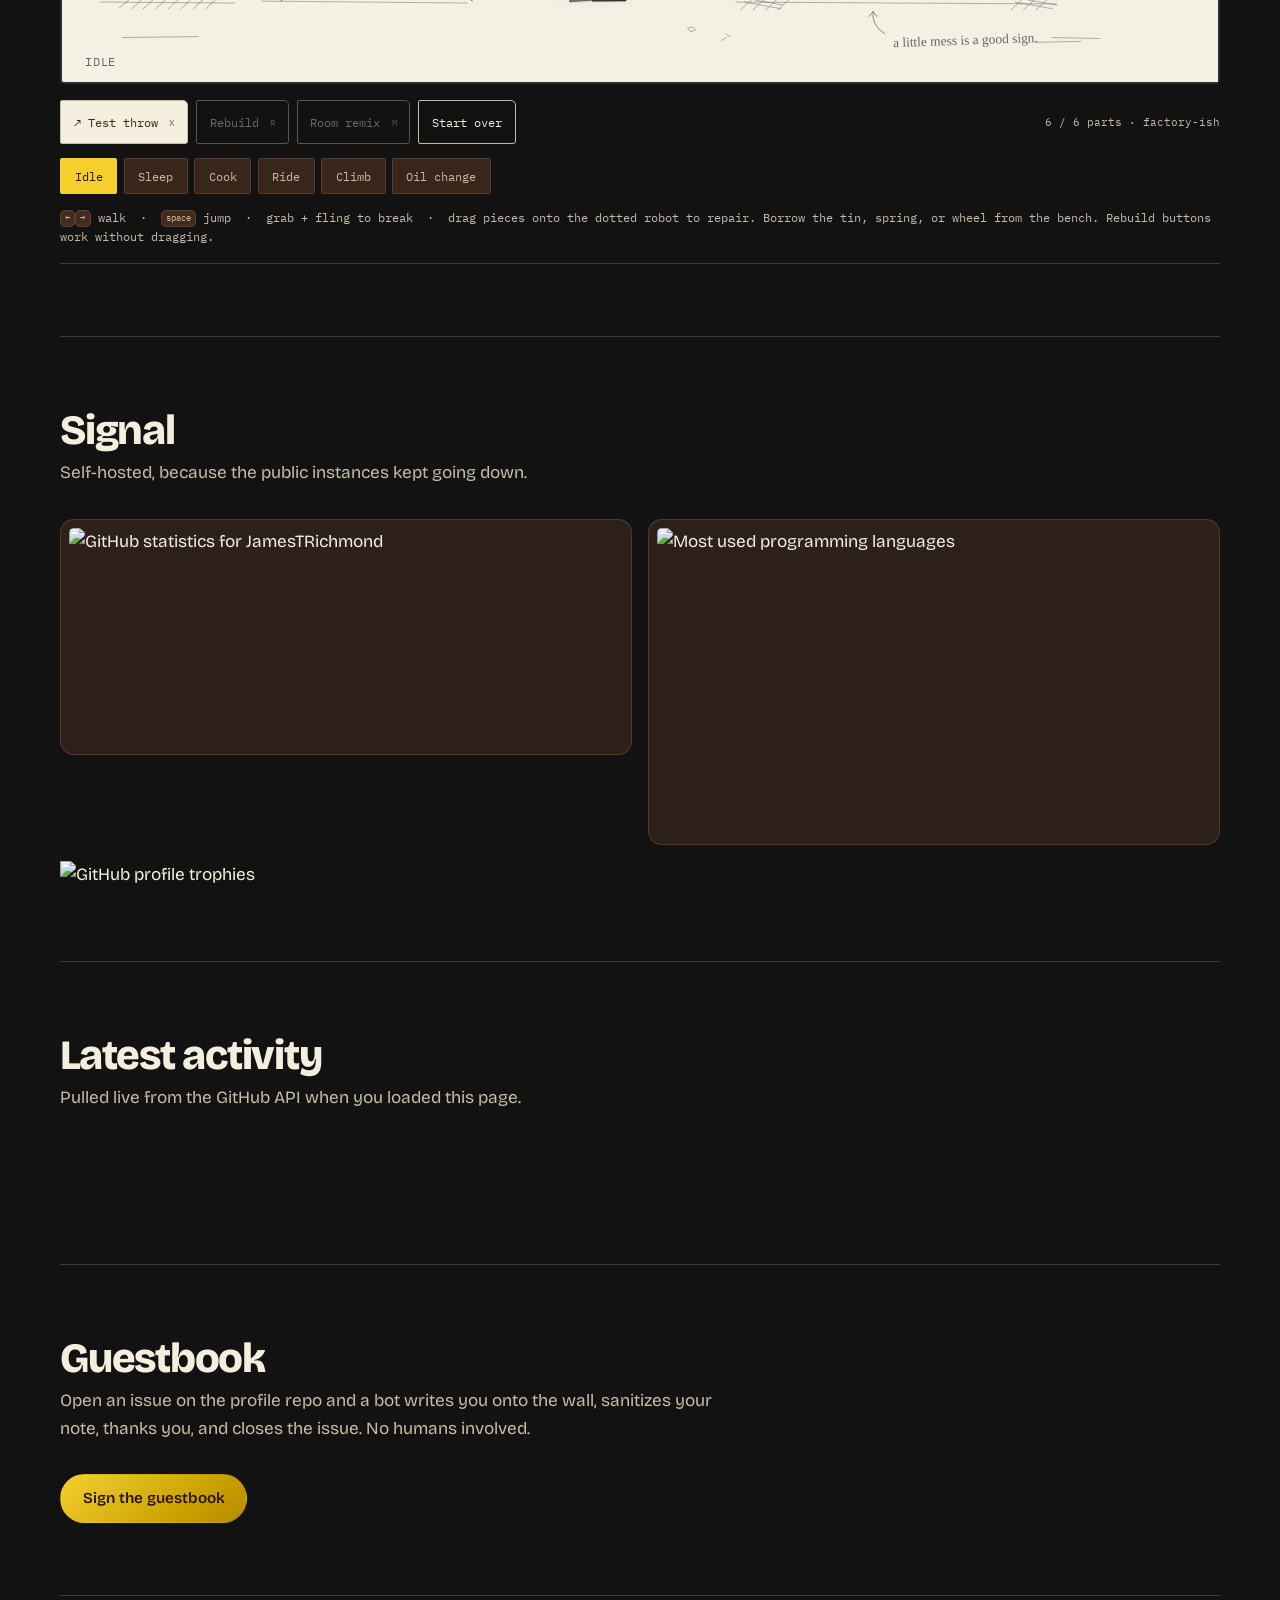
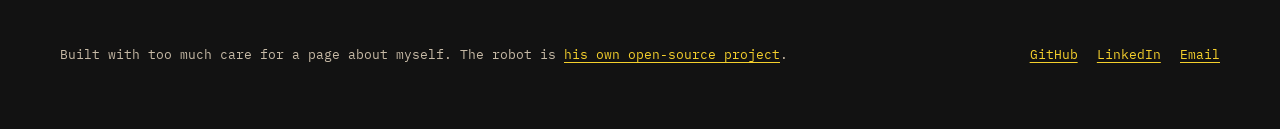
==== commit 8309ada3: "Build sketchbook robot workshop with breakable and swappable parts Co-authored-by: JamesTRichmond <1" ====
--- a/index.html
+++ b/index.html
@@ -117,17 +117,27 @@
   <!-- ─────────── HABITAT ─────────── -->
   <section id="habitat" class="section habitat">
     <div class="section-head">
-      <h2>Habitat</h2>
+      <p class="eyebrow">Habitat / an experiment in spare parts</p>
+      <h2>Some assembly<br>required.</h2>
       <p class="section-sub">
-        There is a robot living on this page. He has opinions about what to do with his day.
+        Meet a little machine with very loose screws. Throw him. Break him.
+        Put him back together wrong.
       </p>
     </div>
 
     <div class="stage-wrap">
+      <div class="workshop-caption"><span>FIG. 01 — THE REPAIR DEPARTMENT</span><span>Nothing here is beyond repair.</span></div>
       <div class="stage" data-stage tabindex="0" role="application"
-           aria-label="Robot habitat. Use arrow keys to walk, space to jump, or pick an activity below.">
-        <svg class="stage-svg" viewBox="0 0 1200 520" preserveAspectRatio="xMidYMax slice" aria-hidden="true">
+           aria-label="Robot workshop. Arrow keys walk, space jumps, X test throws, R rebuilds, M rebuilds with room scraps. Drag the robot to throw him, then drag loose parts onto the repair outline."
+           aria-describedby="habitat-help">
+        <svg class="stage-svg" viewBox="0 0 1200 520" preserveAspectRatio="xMidYMid meet" aria-hidden="true">
           <defs>
+            <pattern id="sketch-hatch" width="7" height="7" patternUnits="userSpaceOnUse" patternTransform="rotate(-18)">
+              <path d="M0 7L7 0M-2 2L2-2M5 9L9 5" stroke="var(--ink)" stroke-width=".7" opacity=".3"/>
+            </pattern>
+            <pattern id="sketch-grid" width="24" height="24" patternUnits="userSpaceOnUse">
+              <path d="M24 0H0V24" fill="none" stroke="#577f8b" stroke-width=".6" opacity=".18"/>
+            </pattern>
             <linearGradient id="iri" x1="0" y1="0" x2="1" y2="1">
               <stop offset="0" class="iri-a"></stop>
               <stop offset="1" class="iri-b"></stop>
@@ -152,6 +162,13 @@
       </div>
 
       <div class="stage-controls">
+        <div class="repair-tools" role="group" aria-label="Break and rebuild the robot">
+          <button type="button" class="repair-tool" data-repair="throw">↗ Test throw <kbd>X</kbd></button>
+          <button type="button" class="repair-tool" data-repair="rebuild" disabled>Rebuild <kbd>R</kbd></button>
+          <button type="button" class="repair-tool" data-repair="remix" disabled>Room remix <kbd>M</kbd></button>
+          <button type="button" class="repair-tool" data-repair="reset">Start over</button>
+        </div>
+        <p class="repair-count" data-repair-count aria-live="polite">6 / 6 parts · factory-ish</p>
         <div class="acts" role="group" aria-label="Tell the robot what to do">
           <button type="button" class="act" data-act="idle">Idle</button>
           <button type="button" class="act" data-act="sleep">Sleep</button>
@@ -160,9 +177,10 @@
           <button type="button" class="act" data-act="climb">Climb</button>
           <button type="button" class="act" data-act="service">Oil change</button>
         </div>
-        <p class="hint">
+        <p class="hint" id="habitat-help">
           <kbd>←</kbd><kbd>→</kbd> walk &nbsp;·&nbsp; <kbd>space</kbd> jump &nbsp;·&nbsp;
-          drag him around &nbsp;·&nbsp; click to say hi. Leave him alone and he'll find something to do.
+          grab + fling to break &nbsp;·&nbsp; drag pieces onto the dotted robot to repair.
+          Borrow the tin, spring, or wheel from the bench. Rebuild buttons work without dragging.
         </p>
       </div>
     </div>
--- a/assets/css/site.css
+++ b/assets/css/site.css
@@ -91,20 +91,21 @@
     color-scheme: dark;
   }
 
-  /* The habitat is a lit diorama, not a panel of the page: it keeps the dark
-     cocoa neutrals in every flavor so the robot always has something to stand
-     against, while still borrowing the flavor's accent colors. */
+  /* The workshop is a sheet of drawing paper in every chocolate flavor. */
   .stage {
-    --bg-deep:   oklch(0.132 0.024 40);
-    --surface:   oklch(0.205 0.033 44);
-    --raised:    oklch(0.283 0.04 46);
-    --line:      oklch(0.38 0.04 48 / 0.6);
-    --ink:       oklch(0.945 0.019 86);
-    --ink-dim:   oklch(0.72 0.03 76);
-    --chassis:   oklch(0.585 0.055 62);
-    --chassis-hi: oklch(0.72 0.05 70);
-    --chassis-lo: oklch(0.40 0.05 55);
-    color-scheme: dark;
+    --bg-deep: #f5f0e4;
+    --surface: #e9e3d5;
+    --raised: #d8d2c3;
+    --line: #99998c;
+    --ink: #292c2c;
+    --ink-dim: #626963;
+    --accent: #b54c36;
+    --iri-p: #577f8b;
+    --fluoro: #577f8b;
+    --chassis: #efe9da;
+    --chassis-hi: #fffaf0;
+    --chassis-lo: #b6b6a5;
+    color-scheme: light;
   }
 
   :root[data-flavor="white"] {
@@ -439,47 +440,62 @@
   .btn-primary:hover { color: oklch(0.18 0.04 50); }
 
   /* ---- habitat / stage ---- */
-  .stage-wrap { display: grid; gap: 1rem; }
+  .habitat .section-head { position: relative; }
+  .habitat h2 { font-size: clamp(2.8rem, 7vw, 5.5rem); letter-spacing: -.065em; }
+  .habitat .eyebrow { margin-block-end: 1rem; color: var(--ink-dim); }
+  .habitat .section-sub { max-inline-size: 42ch; }
+  .stage-wrap { display: grid; gap: 0; }
+  .workshop-caption {
+    display: flex; flex-wrap: wrap; justify-content: space-between; gap: .4rem;
+    font: .65rem/1.5 var(--font-mono); letter-spacing: .06em;
+    padding: .8rem 0; border-block-start: 1px solid var(--ink-dim);
+  }
+  .workshop-caption span:last-child { font-style: italic; letter-spacing: 0; }
 
   .stage {
     position: relative;
-    border: 1px solid var(--line);
-    border-radius: var(--radius);
+    border: 2px solid #292c2c;
+    border-radius: 3px 8px 2px 5px / 6px 2px 7px 3px;
     overflow: clip;
     background: var(--bg-deep);
-    aspect-ratio: 12 / 5;
-    min-block-size: 280px;
-    max-block-size: 62dvh;
+    aspect-ratio: 1200 / 520;
     /* An aspect-ratio plus a min-block-size implies a min inline-size, which
        on a phone is wider than the viewport and drags the whole page with it.
        Below that width the stage takes a plain height instead. */
     min-inline-size: 0;
     contain: layout paint style;
     touch-action: none;
-    cursor: grab;
+    cursor: default;
   }
   .stage:active { cursor: grabbing; }
-  .stage:focus-visible { outline: 2px solid var(--accent); outline-offset: 3px; }
+  .stage:focus-visible { outline: 2px dashed var(--ink); outline-offset: 5px; }
 
   .stage-svg { inline-size: 100%; block-size: 100%; }
-
-  @media (width < 46rem) {
-    .stage { aspect-ratio: auto; block-size: min(44dvh, 300px); min-block-size: 210px; }
-  }
+  .pet-root, .loose-part { cursor: grab; }
+  .pet-root, .loose-part, .repair-outline {
+    stroke: var(--ink); stroke-width: 1.6; stroke-linecap: round; stroke-linejoin: round;
+  }
+  .loose-part:hover { filter: drop-shadow(2px 3px 0 #b54c3640); }
+  .part-hit { fill: transparent; stroke: none; pointer-events: all; }
+  .repair-outline { pointer-events: none; }
+  .repair-socket { opacity: .28; stroke-dasharray: 3 3; }
+  .repair-socket[data-filled="true"] { opacity: 1; stroke-dasharray: none; }
+  .repair-socket[data-ready="true"] { opacity: .8; stroke: var(--accent); }
+  .impact-word { font: italic 800 42px var(--font-display); fill: var(--accent); stroke: none; }
 
   .stage-status {
     position: absolute;
-    inset-block-end: 0.7rem;
+    inset-block-end: 0.4rem;
     inset-inline-start: 0.85rem;
     margin: 0;
     font-family: var(--font-mono);
-    font-size: 0.72rem;
+    font-size: clamp(.48rem, 1.2vw, .72rem);
     letter-spacing: 0.06em;
     text-transform: uppercase;
     color: var(--ink-dim);
-    background: color-mix(in oklab, var(--bg-deep) 72%, transparent);
+    background: var(--bg-deep);
     padding: 0.25rem 0.6rem;
-    border-radius: 999px;
+    border-radius: 0;
     pointer-events: none;
   }
 
@@ -489,7 +505,22 @@
     gap: 0.9rem 1.4rem;
     align-items: center;
     justify-content: space-between;
-  }
+    padding-block: 1rem;
+    border-block-end: 1px solid var(--line);
+  }
+  .repair-tools { display: flex; flex-wrap: wrap; gap: .5rem; }
+  .repair-tool {
+    min-block-size: 44px; padding: .5rem .8rem;
+    border: 1px solid var(--ink-dim); border-radius: 2px 5px 3px 2px;
+    background: transparent; color: var(--ink); font: .75rem var(--font-mono);
+    cursor: pointer;
+  }
+  .repair-tool:first-child { background: var(--ink); color: var(--bg); }
+  .repair-tool:hover:not(:disabled) { border-color: var(--accent); text-decoration: underline; }
+  .repair-tool:disabled { opacity: .4; cursor: not-allowed; }
+  .repair-tool kbd { border: 0; background: none; padding-inline-end: 0; opacity: .7; }
+  .repair-count { font: .68rem var(--font-mono); color: var(--ink-dim); }
+  .acts { inline-size: 100%; }
 
   .acts { display: flex; flex-wrap: wrap; gap: 0.4rem; }
 
@@ -497,11 +528,12 @@
     font-family: var(--font-mono);
     font-size: 0.76rem;
     padding: 0.4rem 0.85rem;
-    border-radius: 999px;
+    border-radius: 2px;
     border: 1px solid var(--line);
     background: color-mix(in oklab, var(--surface) 55%, transparent);
     color: var(--ink-dim);
     cursor: pointer;
+    min-block-size: 36px;
     transition: color 0.18s ease, border-color 0.18s ease, transform 0.15s ease;
   }
   .act:hover { color: var(--ink); border-color: var(--accent); transform: translateY(-1px); }
@@ -509,6 +541,12 @@
     color: oklch(0.22 0.045 50);
     background: var(--accent);
     border-color: transparent;
+  }
+  .act:disabled { opacity: .4; cursor: not-allowed; }
+  @media (width < 46rem) {
+    .repair-tool { font-size: .68rem; padding: .4rem .6rem; }
+    .repair-tools { gap: .35rem; }
+    .workshop-caption { font-size: .55rem; }
   }
 
   .hint {
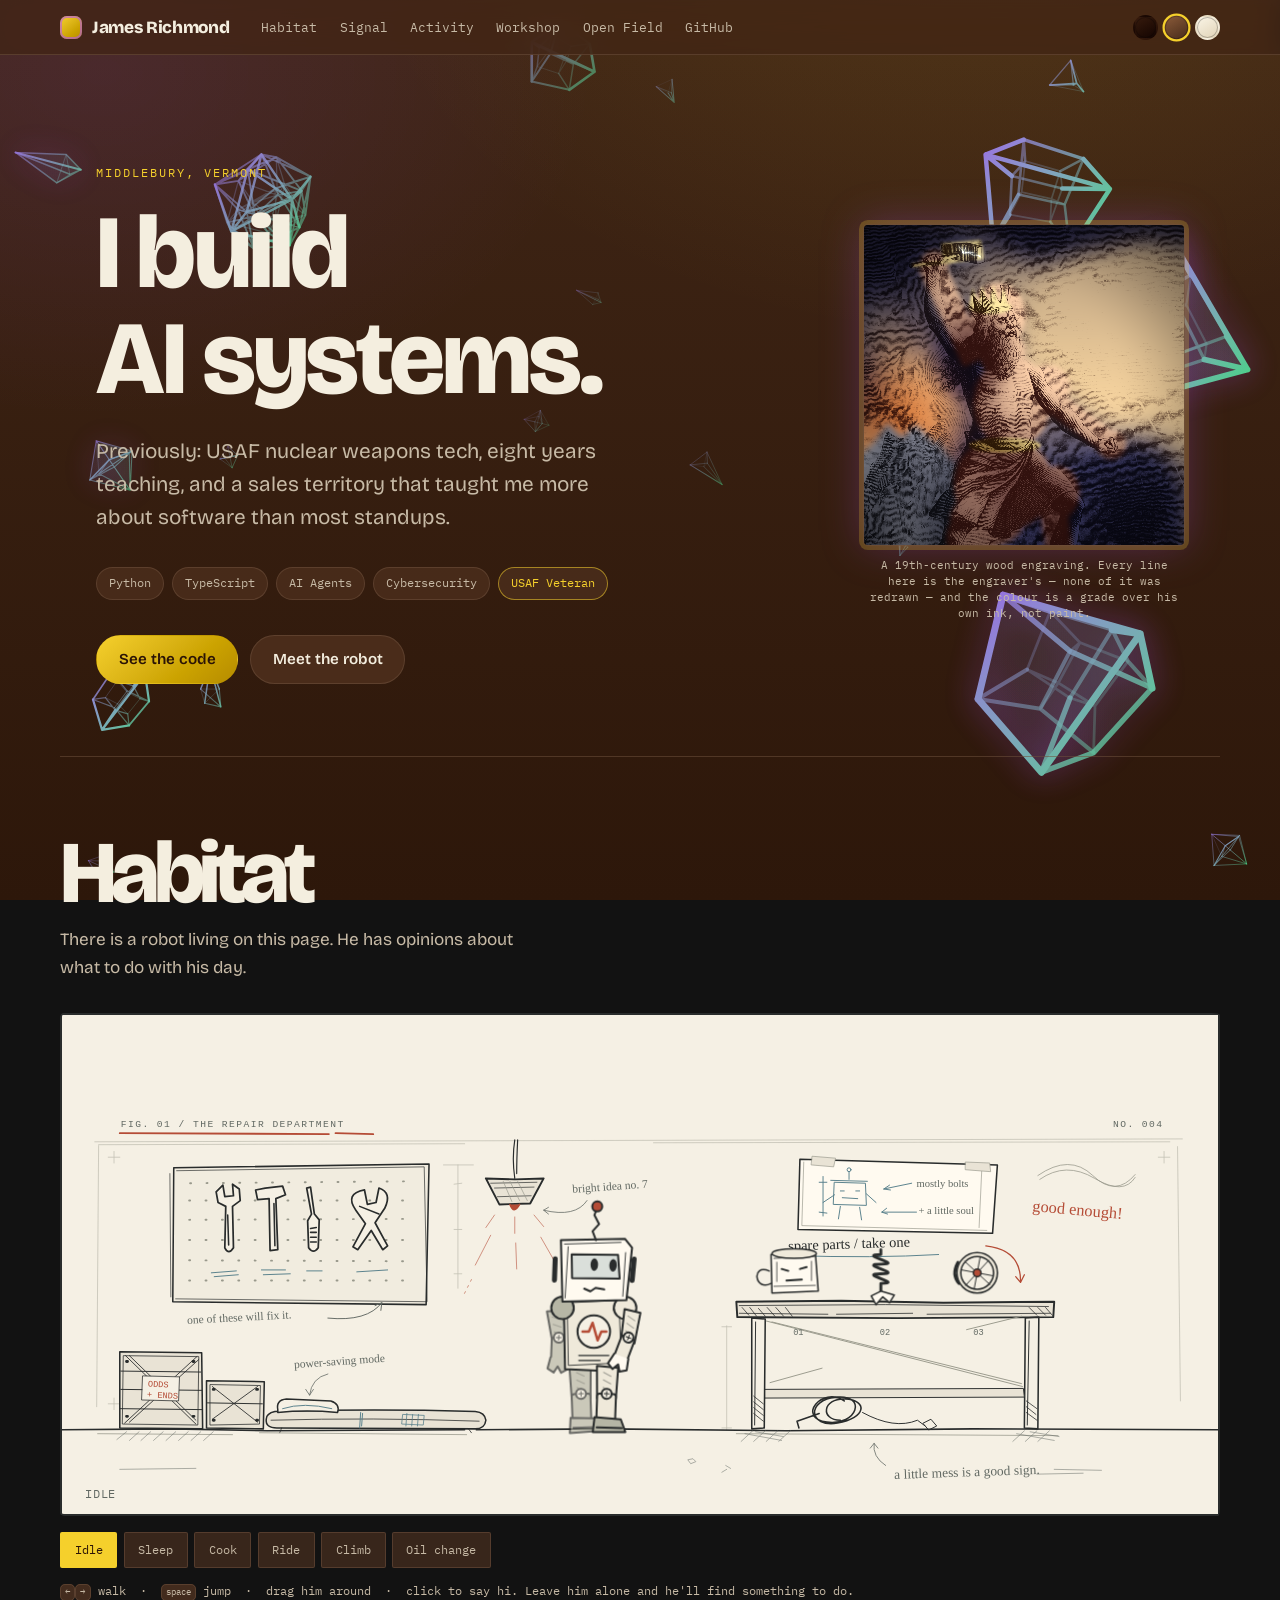
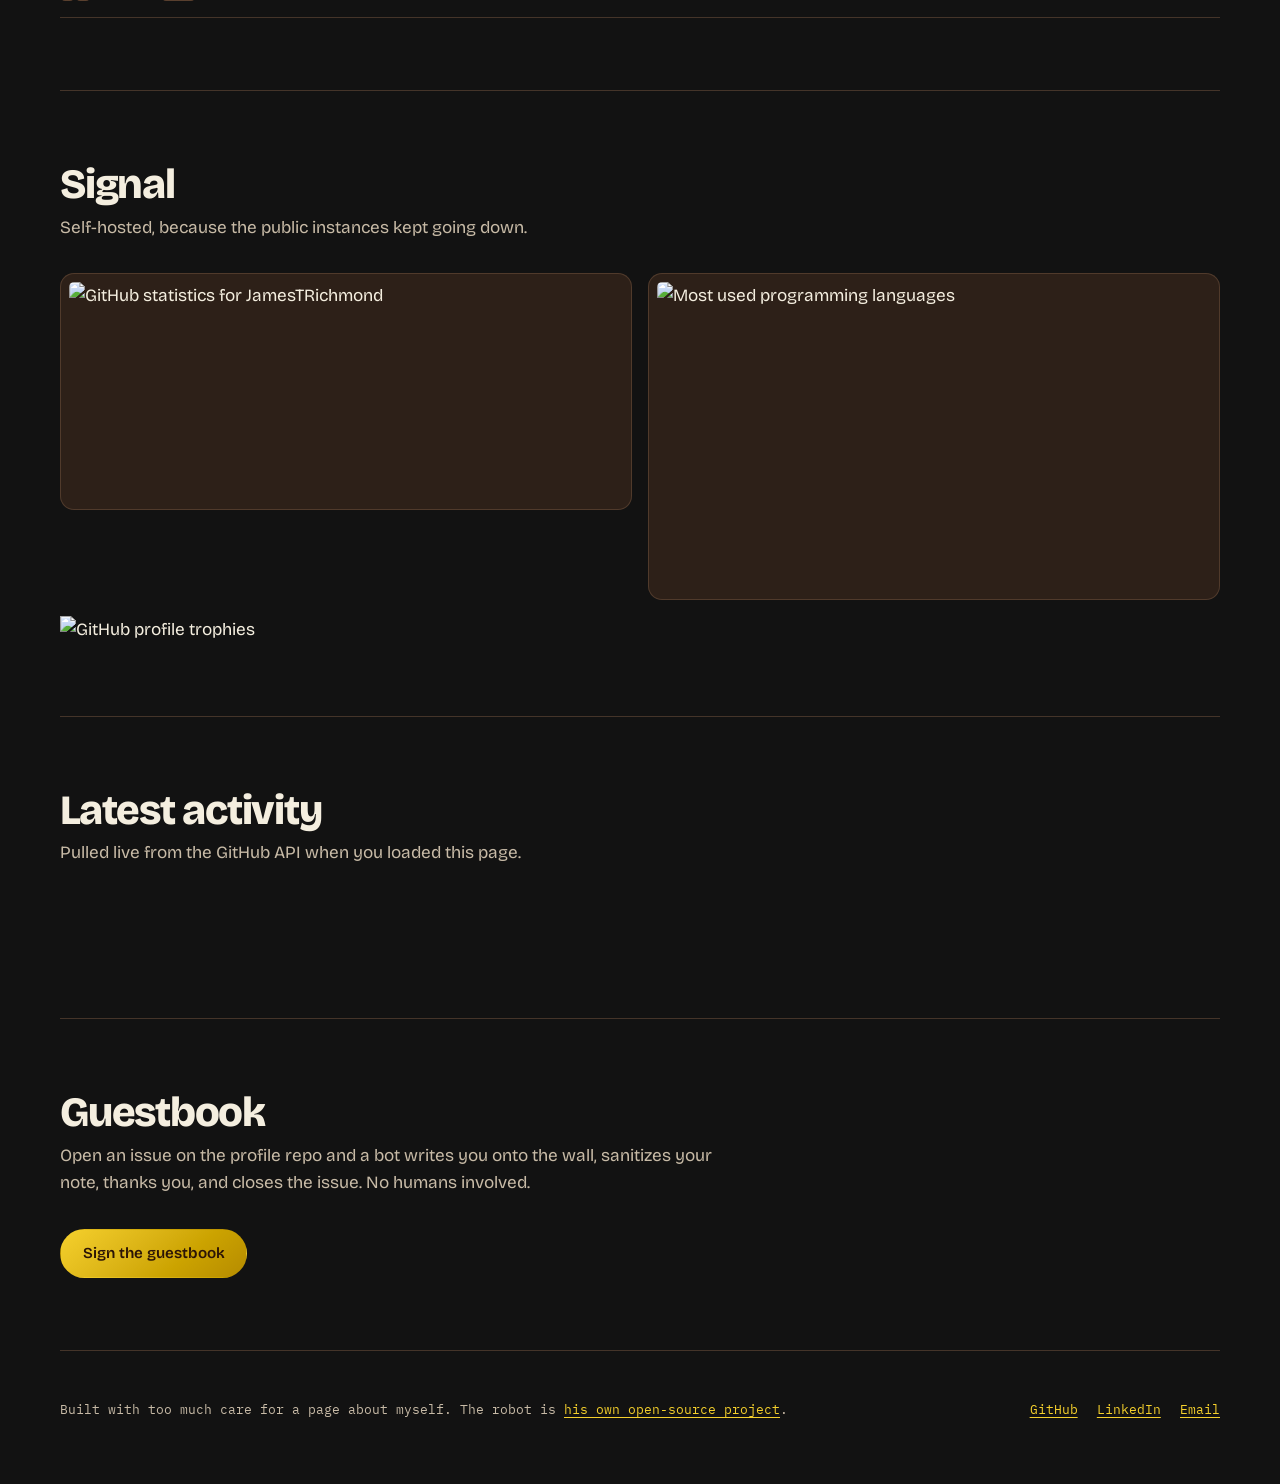
==== commit cf96f488: "Add an Open Field link in the site nav, separate from Habitat." ====
--- a/index.html
+++ b/index.html
@@ -49,6 +49,7 @@
     <a href="#signal">Signal</a>
     <a href="#activity">Activity</a>
     <a href="workshop/">Workshop</a>
+    <a href="https://beacon-lunar-yonder-lark.grok.me/">Open Field</a>
     <a href="https://github.com/JamesTRichmond" rel="me">GitHub</a>
   </nav>
 
@@ -117,27 +118,17 @@
   <!-- ─────────── HABITAT ─────────── -->
   <section id="habitat" class="section habitat">
     <div class="section-head">
-      <p class="eyebrow">Habitat / an experiment in spare parts</p>
-      <h2>Some assembly<br>required.</h2>
+      <h2>Habitat</h2>
       <p class="section-sub">
-        Meet a little machine with very loose screws. Throw him. Break him.
-        Put him back together wrong.
+        There is a robot living on this page. He has opinions about what to do with his day.
       </p>
     </div>
 
     <div class="stage-wrap">
-      <div class="workshop-caption"><span>FIG. 01 — THE REPAIR DEPARTMENT</span><span>Nothing here is beyond repair.</span></div>
       <div class="stage" data-stage tabindex="0" role="application"
-           aria-label="Robot workshop. Arrow keys walk, space jumps, X test throws, R rebuilds, M rebuilds with room scraps. Drag the robot to throw him, then drag loose parts onto the repair outline."
-           aria-describedby="habitat-help">
-        <svg class="stage-svg" viewBox="0 0 1200 520" preserveAspectRatio="xMidYMid meet" aria-hidden="true">
+           aria-label="Robot habitat. Use arrow keys to walk, space to jump, or pick an activity below.">
+        <svg class="stage-svg" viewBox="0 0 1200 520" preserveAspectRatio="xMidYMax slice" aria-hidden="true">
           <defs>
-            <pattern id="sketch-hatch" width="7" height="7" patternUnits="userSpaceOnUse" patternTransform="rotate(-18)">
-              <path d="M0 7L7 0M-2 2L2-2M5 9L9 5" stroke="var(--ink)" stroke-width=".7" opacity=".3"/>
-            </pattern>
-            <pattern id="sketch-grid" width="24" height="24" patternUnits="userSpaceOnUse">
-              <path d="M24 0H0V24" fill="none" stroke="#577f8b" stroke-width=".6" opacity=".18"/>
-            </pattern>
             <linearGradient id="iri" x1="0" y1="0" x2="1" y2="1">
               <stop offset="0" class="iri-a"></stop>
               <stop offset="1" class="iri-b"></stop>
@@ -162,13 +153,6 @@
       </div>
 
       <div class="stage-controls">
-        <div class="repair-tools" role="group" aria-label="Break and rebuild the robot">
-          <button type="button" class="repair-tool" data-repair="throw">↗ Test throw <kbd>X</kbd></button>
-          <button type="button" class="repair-tool" data-repair="rebuild" disabled>Rebuild <kbd>R</kbd></button>
-          <button type="button" class="repair-tool" data-repair="remix" disabled>Room remix <kbd>M</kbd></button>
-          <button type="button" class="repair-tool" data-repair="reset">Start over</button>
-        </div>
-        <p class="repair-count" data-repair-count aria-live="polite">6 / 6 parts · factory-ish</p>
         <div class="acts" role="group" aria-label="Tell the robot what to do">
           <button type="button" class="act" data-act="idle">Idle</button>
           <button type="button" class="act" data-act="sleep">Sleep</button>
@@ -177,10 +161,9 @@
           <button type="button" class="act" data-act="climb">Climb</button>
           <button type="button" class="act" data-act="service">Oil change</button>
         </div>
-        <p class="hint" id="habitat-help">
+        <p class="hint">
           <kbd>←</kbd><kbd>→</kbd> walk &nbsp;·&nbsp; <kbd>space</kbd> jump &nbsp;·&nbsp;
-          grab + fling to break &nbsp;·&nbsp; drag pieces onto the dotted robot to repair.
-          Borrow the tin, spring, or wheel from the bench. Rebuild buttons work without dragging.
+          drag him around &nbsp;·&nbsp; click to say hi. Leave him alone and he'll find something to do.
         </p>
       </div>
     </div>
--- a/assets/css/site.css
+++ b/assets/css/site.css
@@ -465,6 +465,8 @@
     min-inline-size: 0;
     contain: layout paint style;
     touch-action: none;
+    user-select: none;
+    -webkit-user-select: none;
     cursor: default;
   }
   .stage:active { cursor: grabbing; }
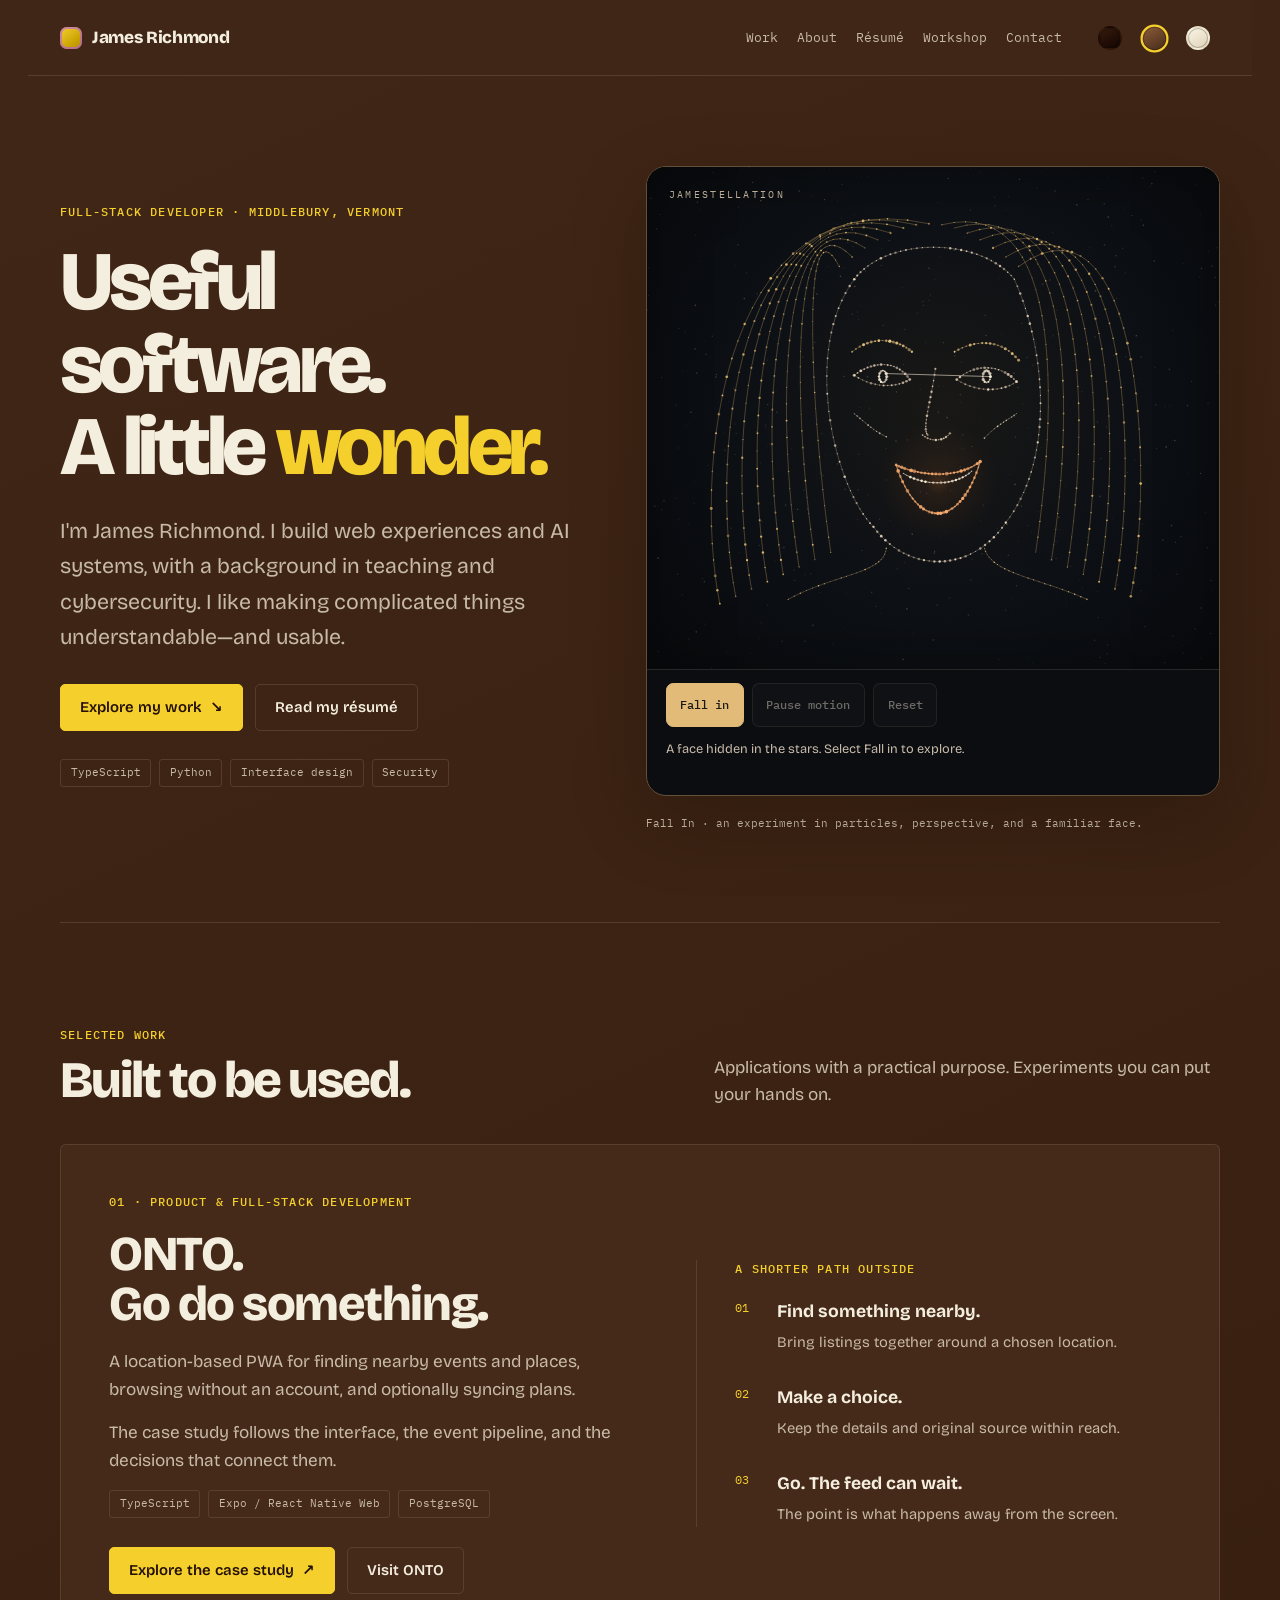
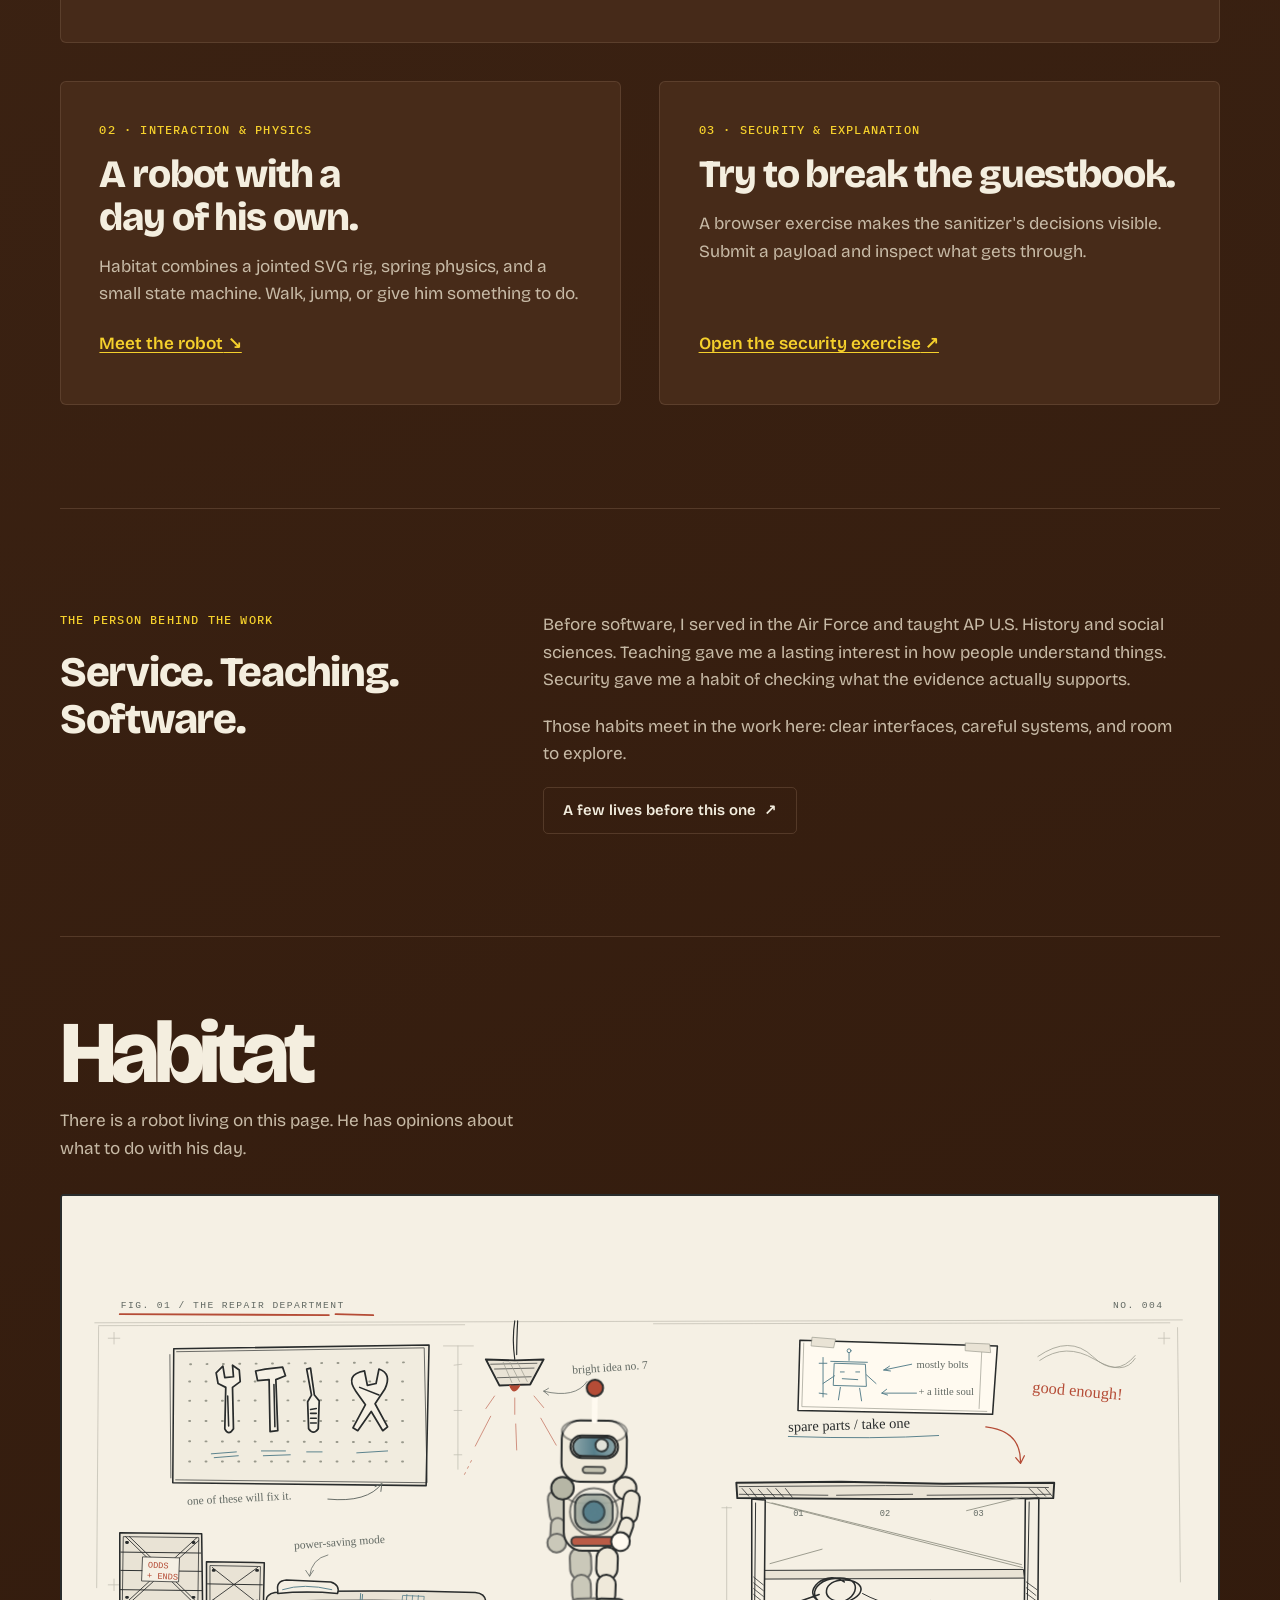
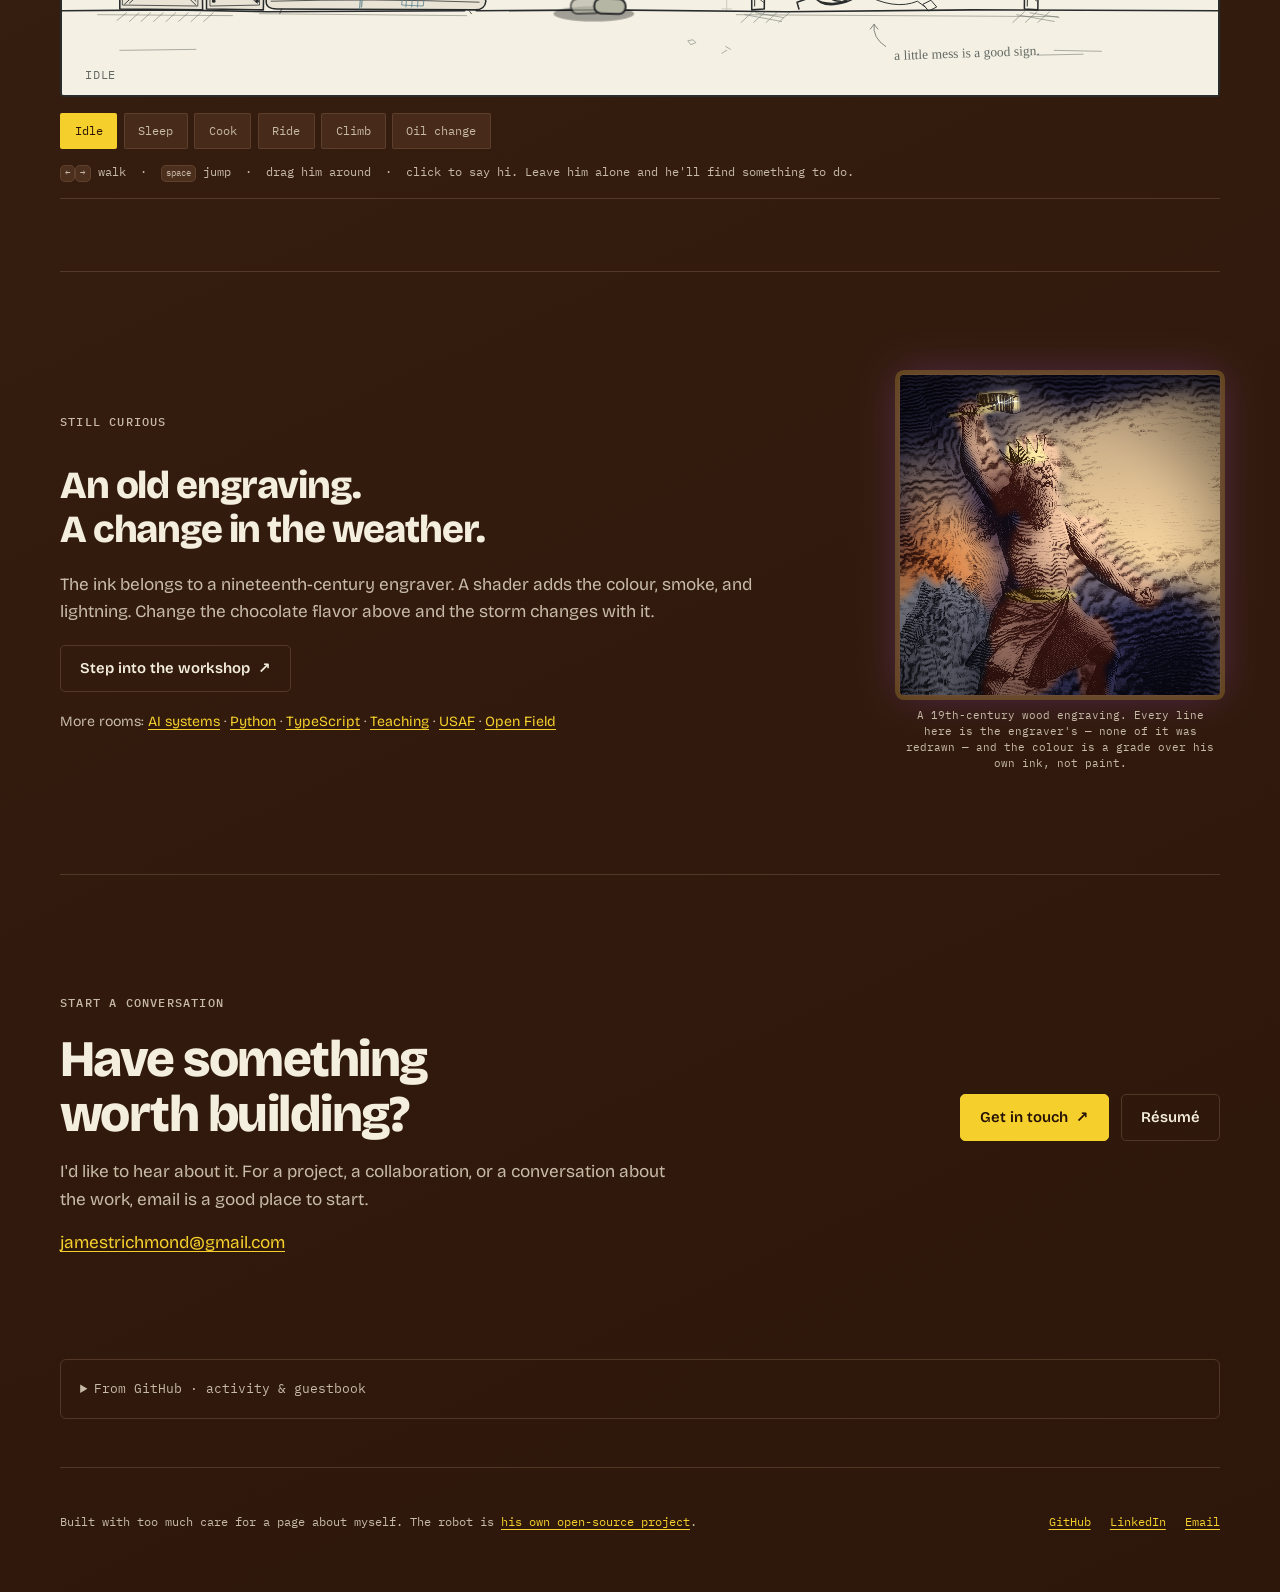
==== commit 0791a592: "Build an interview-ready portfolio around Jamestellation" ====
--- a/index.html
+++ b/index.html
@@ -4,11 +4,11 @@
 <meta charset="utf-8">
 <meta name="viewport" content="width=device-width, initial-scale=1">
 <meta name="color-scheme" content="light dark">
-<title>James Richmond — builds AI systems</title>
-<meta name="description" content="James Richmond. I build AI systems. Previously: USAF nuclear weapons tech, eight years teaching, and a sales territory that taught me more about software than most standups.">
-
-<meta property="og:title" content="James Richmond — builds AI systems">
-<meta property="og:description" content="AI systems, cybersecurity, and one robot who lives on this page.">
+<title>James Richmond — full-stack developer</title>
+<meta name="description" content="James Richmond, a full-stack developer in Middlebury, Vermont. Explore ONTO, interactive experiments, and the decisions behind the work.">
+
+<meta property="og:title" content="James Richmond — full-stack developer">
+<meta property="og:description" content="Useful software, interactive experiments, and a path from the Air Force and teaching to full-stack development.">
 <meta property="og:type" content="website">
 <meta property="og:url" content="https://jamestrichmond.com/">
 
@@ -18,42 +18,49 @@
 <link rel="preconnect" href="https://fonts.gstatic.com" crossorigin>
 <link rel="stylesheet" href="https://fonts.googleapis.com/css2?family=Bricolage+Grotesque:opsz,wght@10..48,400;10..48,600;10..48,800&family=IBM+Plex+Mono:wght@400;500;600&display=swap">
 <link rel="stylesheet" href="assets/css/site.css">
+<link rel="stylesheet" href="assets/css/portfolio.css">
+<link rel="stylesheet" href="assets/css/home.css">
+<link rel="stylesheet" href="assets/css/fall-in.css">
+<link rel="canonical" href="https://jamestrichmond.com/">
 
 <script>
 /* Set the saved flavor before first paint so there is no flash of the wrong chocolate. */
 {
   // Milk is the house flavor and stays the default regardless of the system
   // setting; the switcher pins anything else.
-  const flavor = localStorage.getItem("flavor") || "milk";
+  let flavor = "milk";
+  try {
+    const saved = localStorage.getItem("flavor");
+    if (["dark", "milk", "white"].includes(saved)) flavor = saved;
+  } catch { /* Preferences are optional; the page still works. */ }
   document.documentElement.dataset.flavor = flavor;
   document.querySelector('meta[name="color-scheme"]').content = flavor === "white" ? "light" : "dark";
 }
 </script>
 </head>
 
-<body>
+<body class="portfolio-page">
 <!-- Don't Try. — Bukowski -->
 
-<div class="hypershapes" aria-hidden="true" data-hypershapes></div>
+
 
 <a class="skip" href="#main">Skip to content</a>
 
-<header class="topbar">
+<header class="topbar pf-topbar">
   <a class="mark" href="#main">
     <span class="mark-glyph" aria-hidden="true"></span>
     <span class="mark-text">James Richmond</span>
   </a>
 
-  <nav class="topnav" aria-label="Primary">
-    <a href="#habitat">Habitat</a>
-    <a href="#signal">Signal</a>
-    <a href="#activity">Activity</a>
+  <nav class="topnav pf-nav" aria-label="Primary">
+    <a href="#work">Work</a>
+    <a href="about/">About</a>
+    <a href="resume/">Résumé</a>
     <a href="workshop/">Workshop</a>
-    <a href="https://beacon-lunar-yonder-lark.grok.me/">Open Field</a>
-    <a href="https://github.com/JamesTRichmond" rel="me">GitHub</a>
+    <a href="#contact">Contact</a>
   </nav>
 
-  <fieldset class="flavors" data-flavors>
+  <fieldset class="flavors" data-flavors hidden>
     <legend class="sr-only">Chocolate flavor</legend>
     <label class="flavor" title="Dark chocolate">
       <input type="radio" name="flavor" value="dark">
@@ -73,46 +80,69 @@
   </fieldset>
 </header>
 
-<main id="main">
-
-  <section class="hero has-portrait">
-    <div class="hero-copy">
-    <p class="eyebrow">Middlebury, Vermont</p>
-    <h1 class="hero-title">I build<br>AI&nbsp;systems.</h1>
-    <p class="hero-line">
-      Previously: USAF nuclear weapons tech, eight years teaching, and a sales
-      territory that taught me more about software than most standups.
-    </p>
-
-    <ul class="chips" aria-label="Stack">
-      <li>Python</li>
-      <li>TypeScript</li>
-      <li>AI Agents</li>
-      <li>Cybersecurity</li>
-      <li class="chip-accent">USAF Veteran</li>
-    </ul>
-
-    <div class="hero-actions">
-      <a class="btn btn-primary" href="https://github.com/JamesTRichmond">See the code</a>
-      <a class="btn" href="#habitat">Meet the robot</a>
-    </div>
-    </div>
-
-    <!-- The engraving from the profile picture, with its own pixels pushed
-         around: smoke off the crag, a breeze through the beard and the drape,
-         and the hammer charging. Falls back to the still plate if WebGL is
-         unavailable, which is the whole point of animating the real image
-         rather than generating a new one. -->
-    <figure class="portrait-thor">
-      <canvas data-thor width="440" height="440"
-              aria-label="Thor, engraved, in colour. The smoke rises, his beard moves, and lightning grows out of the hammer."
-              role="img"></canvas>
-      <figcaption>
-        A 19th-century wood engraving. Every line here is the engraver's — none
-        of it was redrawn — and the colour is a grade over his own ink, not
-        paint.
-      </figcaption>
-    </figure>
+<main id="main" tabindex="-1">
+
+  <section class="pf-shell pf-hero" aria-labelledby="intro-title">
+    <div class="pf-hero-copy">
+      <p class="pf-kicker">Full-stack developer · Middlebury, Vermont</p>
+      <h1 id="intro-title" class="pf-title">Useful software.<br>A little <em>wonder.</em></h1>
+      <p class="pf-lede">I'm James Richmond. I build web experiences and AI systems, with a background in teaching and cybersecurity. I like making complicated things understandable—and usable.</p>
+      <div class="pf-actions">
+        <a class="pf-button pf-button-primary" href="#work">Explore my work <span aria-hidden="true">↘</span></a>
+        <a class="pf-button" href="resume/">Read my résumé</a>
+      </div>
+      <ul class="pf-tags home-skills" aria-label="Selected skills"><li>TypeScript</li><li>Python</li><li>Interface design</li><li>Security</li></ul>
+    </div>
+    <div class="pf-hero-visual">
+      <section class="fall-in" data-fall-in aria-label="Fall In — Jamestellation">
+        <div class="fall-in__scene">
+          <canvas data-fall-canvas aria-hidden="true"></canvas>
+          <p class="fall-in__label" aria-hidden="true">JAMESTELLATION</p>
+        </div>
+        <div class="fall-in__controls">
+          <button type="button" data-fall-start>Fall in</button>
+          <button type="button" data-fall-pause aria-pressed="false" disabled>Pause motion</button>
+          <button type="button" data-fall-reset disabled>Reset</button>
+        </div>
+        <p class="fall-in__status" data-fall-status aria-live="polite">A constellation becomes a face, opening into a field of stars.</p>
+        <noscript><p class="fall-in__status">This optional canvas experience needs JavaScript. Everything below is ready to explore.</p></noscript>
+      </section>
+      <p class="pf-note home-caption">Fall In · an experiment in particles, perspective, and a familiar face.</p>
+    </div>
+  </section>
+
+  <section id="work" class="pf-shell pf-section" aria-labelledby="work-title">
+    <div class="pf-section-heading">
+      <div><p class="pf-kicker">Selected work</p><h2 id="work-title">Built to be used.</h2></div>
+      <p>Applications with a practical purpose. Experiments you can put your hands on.</p>
+    </div>
+    <article class="home-feature" aria-labelledby="onto-title">
+      <div class="home-feature-copy">
+        <p class="pf-card-label">01 · Product &amp; full-stack development</p>
+        <h3 id="onto-title">ONTO.<br>Go do something.</h3>
+        <p>A location-based PWA for finding nearby events and places, browsing without an account, and optionally syncing plans.</p>
+        <p>The case study follows the interface, the event pipeline, and the decisions that connect them.</p>
+        <ul class="pf-tags" aria-label="ONTO stack"><li>TypeScript</li><li>Expo / React Native Web</li><li>PostgreSQL</li></ul>
+        <div class="pf-actions"><a class="pf-button pf-button-primary" href="work/onto/">Explore the case study <span aria-hidden="true">↗</span></a><a class="pf-button" href="https://onto.events/">Visit ONTO</a></div>
+      </div>
+      <div class="home-principles" aria-label="ONTO design priorities">
+        <p class="pf-kicker">A shorter path outside</p>
+        <ol>
+          <li><span aria-hidden="true">01</span><div><strong>Find something nearby.</strong><p>Bring listings together around a chosen location.</p></div></li>
+          <li><span aria-hidden="true">02</span><div><strong>Make a choice.</strong><p>Keep the details and original source within reach.</p></div></li>
+          <li><span aria-hidden="true">03</span><div><strong>Go. The feed can wait.</strong><p>The point is what happens away from the screen.</p></div></li>
+        </ol>
+      </div>
+    </article>
+    <div class="pf-grid home-secondary">
+      <article class="pf-card"><p class="pf-card-label">02 · Interaction &amp; physics</p><h3 class="pf-card-title">A robot with a day of his own.</h3><p>Habitat combines a jointed SVG rig, spring physics, and a small state machine. Walk, jump, or give him something to do.</p><a class="pf-card-link" href="#habitat">Meet the robot <span aria-hidden="true">&nbsp;↘</span></a></article>
+      <article class="pf-card"><p class="pf-card-label">03 · Security &amp; explanation</p><h3 class="pf-card-title">Try to break the guestbook.</h3><p>A browser exercise makes the sanitizer's decisions visible. Submit a payload and inspect what gets through.</p><a class="pf-card-link" href="security/">Open the security exercise <span aria-hidden="true">&nbsp;↗</span></a></article>
+    </div>
+  </section>
+
+  <section class="pf-shell pf-section pf-split" aria-labelledby="about-title">
+    <div><p class="pf-kicker">The person behind the work</p><h2 id="about-title">Service. Teaching.<br>Software.</h2></div>
+    <div class="pf-prose"><p>Before software, I served in the Air Force and taught AP U.S. History and social sciences. Teaching gave me a lasting interest in how people understand things. Security gave me a habit of checking what the evidence actually supports.</p><p>Those habits meet in the work here: clear interfaces, careful systems, and room to explore.</p><a class="pf-button" href="about/">A few lives before this one <span aria-hidden="true">↗</span></a></div>
   </section>
 
   <!-- ─────────── HABITAT ─────────── -->
@@ -124,7 +154,8 @@
       </p>
     </div>
 
-    <div class="stage-wrap">
+    <p class="pf-note" data-habitat-fallback>The Habitat demo uses JavaScript. You can also <a href="https://github.com/JamesTRichmond/habitat">explore its source on GitHub</a>.</p>
+    <div class="stage-wrap" hidden>
       <div class="stage" data-stage tabindex="0" role="application"
            aria-label="Robot habitat. Use arrow keys to walk, space to jump, or pick an activity below.">
         <svg class="stage-svg" viewBox="0 0 1200 520" preserveAspectRatio="xMidYMax slice" aria-hidden="true">
@@ -169,6 +200,27 @@
     </div>
   </section>
 
+  <section class="pf-shell pf-section home-engraving" aria-labelledby="engraving-title">
+    <div class="pf-prose"><p class="pf-kicker">Still curious</p><h2 id="engraving-title">An old engraving.<br>A change in the weather.</h2><p>The ink belongs to a nineteenth-century engraver. A shader adds the colour, smoke, and lightning. Change the chocolate flavor above and the storm changes with it.</p><a class="pf-button" href="workshop/">Step into the workshop <span aria-hidden="true">↗</span></a><p class="pf-note">More rooms: <a href="agents/">AI systems</a> · <a href="python/">Python</a> · <a href="typescript/">TypeScript</a> · <a href="teacher/">Teaching</a> · <a href="usaf/">USAF</a> · <a href="https://beacon-lunar-yonder-lark.grok.me/">Open Field</a></p></div>
+    <figure class="portrait-thor">
+      <canvas data-thor width="440" height="440" hidden
+              aria-label="Thor, engraved, in colour. The smoke rises, his beard moves, and lightning grows out of the hammer."
+              role="img"></canvas>
+      <noscript><img src="assets/thor/plate.webp" width="320" height="385" loading="lazy" alt="The original nineteenth-century Thor engraving"></noscript>
+      <figcaption>
+        A 19th-century wood engraving. Every line here is the engraver's — none
+        of it was redrawn — and the colour is a grade over his own ink, not
+        paint.
+      </figcaption>
+    </figure>
+  </section>
+
+  <section id="contact" class="pf-shell pf-section pf-contact" aria-labelledby="contact-title">
+    <div><p class="pf-kicker">Start a conversation</p><h2 id="contact-title">Have something worth building?</h2><p>I'd like to hear about it. For a project, a collaboration, or a conversation about the work, email is a good place to start.</p><p><a href="mailto:jamestrichmond@gmail.com">jamestrichmond@gmail.com</a></p></div>
+    <div class="pf-actions"><a class="pf-button pf-button-primary" href="mailto:jamestrichmond@gmail.com">Get in touch <span aria-hidden="true">↗</span></a><a class="pf-button" href="resume/">Résumé</a></div>
+  </section>
+
+  <details class="pf-shell home-backstage"><summary>From GitHub · activity &amp; guestbook</summary>
   <!-- ─────────── SIGNAL ─────────── -->
   <section id="signal" class="section">
     <div class="section-head">
@@ -216,9 +268,11 @@
     </a>
   </section>
 
+  </details>
+
 </main>
 
-<footer class="foot">
+<footer class="foot pf-footer">
   <p class="foot-line">
     Built with too much care for a page about myself.
     The robot is <a href="https://github.com/JamesTRichmond/habitat">his own open-source project</a>.
--- a/assets/css/portfolio.css
+++ b/assets/css/portfolio.css
@@ -0,0 +1,285 @@
+/* The portfolio sits beside the existing workshop and interactive rooms.
+   Load after site.css; keep their shared palette, leave their layouts alone. */
+@layer portfolio {
+  .portfolio-page {
+    --pf-gap: clamp(1.25rem, 3vw, 2.5rem);
+    --pf-space: clamp(3.5rem, 8vw, 7rem);
+    background: linear-gradient(155deg, var(--bg), var(--bg-deep));
+    background-attachment: scroll;
+  }
+
+  .portfolio-page :where(main, section, article, aside, div) { min-inline-size: 0; }
+  .portfolio-page :where(a, p, dd, li) { overflow-wrap: anywhere; }
+  .portfolio-page :where(h1, h2, h3) { overflow-wrap: break-word; }
+  .portfolio-page [hidden] { display: none !important; }
+  .portfolio-page :target { scroll-margin-block-start: 8rem; }
+  .pf-shell { inline-size: var(--shell); margin-inline: auto; }
+
+  /* The navigation stays visible at every width. No menu script is required. */
+  .portfolio-page .pf-topbar {
+    position: relative;
+    flex-wrap: wrap;
+    gap: 0.5rem 1.6rem;
+    padding-block: 1rem;
+    align-items: center;
+  }
+  .portfolio-page .pf-topbar::before {
+    /* The inherited full-width bleed used 50vw on both sides of the shell.
+       Limit it to the shell gutter so decoration cannot widen the document. */
+    inset-inline: calc(-1 * var(--pad));
+    background: var(--bg);
+    backdrop-filter: none;
+  }
+  .portfolio-page .mark-text { display: inline; }
+  .portfolio-page .mark { min-block-size: 44px; }
+  .portfolio-page .pf-nav {
+    display: flex;
+    flex-wrap: wrap;
+    align-items: center;
+    gap: 0.15rem 1.2rem;
+    margin-inline-start: auto;
+    margin-inline-end: 0;
+    line-height: 1.35;
+  }
+  .pf-nav a {
+    display: inline-flex;
+    align-items: center;
+    min-block-size: 44px;
+    padding-block: 0.35rem;
+    text-decoration: none;
+    color: var(--ink-dim);
+  }
+  .pf-nav a:is(:hover, [aria-current="page"]) { color: var(--ink); }
+  .pf-nav a[aria-current="page"] {
+    text-decoration: underline;
+    text-decoration-color: var(--accent-ink);
+    text-underline-offset: 0.5rem;
+  }
+  .portfolio-page .flavors { gap: 0; margin-inline-start: 0; }
+  .portfolio-page .flavor { inline-size: 44px; block-size: 44px; }
+  .portfolio-page .skip { z-index: 60; }
+
+  .pf-hero {
+    display: grid;
+    grid-template-columns: minmax(0, 1fr) minmax(0, 1.05fr);
+    align-items: center;
+    gap: var(--pf-gap);
+    padding-block: clamp(2.5rem, 7vw, 6.5rem);
+  }
+  .pf-hero-copy { padding-block: 0.5rem; }
+  .pf-hero-visual { min-inline-size: 0; }
+  .pf-kicker, .pf-card-label {
+    font-family: var(--font-mono);
+    font-size: 0.75rem;
+    font-weight: 500;
+    letter-spacing: 0.1em;
+    line-height: 1.5;
+    text-transform: uppercase;
+    color: var(--accent-ink);
+  }
+  .pf-kicker { margin-block-end: 1.25rem; }
+  .pf-title {
+    max-inline-size: 14ch;
+    font-size: clamp(2.7rem, 2rem + 4vw, 5.75rem);
+    font-weight: 800;
+    line-height: 0.99;
+    letter-spacing: -0.055em;
+    text-wrap: balance;
+  }
+  .pf-title em { font-style: normal; color: var(--accent-ink); }
+  .pf-lede {
+    max-inline-size: 48ch;
+    margin-block-start: 1.6rem;
+    color: var(--ink-dim);
+    font-size: clamp(1.1rem, 1.02rem + 0.4vw, 1.35rem);
+    line-height: 1.65;
+  }
+  .pf-actions {
+    display: flex;
+    flex-wrap: wrap;
+    gap: 0.75rem;
+    align-items: center;
+    margin-block-start: 1.8rem;
+  }
+  .pf-button {
+    display: inline-flex;
+    justify-content: center;
+    align-items: center;
+    gap: 0.5rem;
+    min-block-size: 46px;
+    padding: 0.75rem 1.2rem;
+    border: 1px solid var(--line);
+    border-radius: 5px;
+    background: transparent;
+    color: var(--ink);
+    text-decoration: none;
+    font-size: 0.93rem;
+    font-weight: 600;
+    line-height: 1.4;
+    cursor: pointer;
+  }
+  .pf-button:hover { color: var(--ink); border-color: var(--accent-ink); background: var(--surface); }
+  .pf-button-primary { background: var(--accent); color: oklch(0.2 0.04 50); border-color: var(--accent); }
+  .pf-button-primary:hover { background: color-mix(in oklab, var(--accent) 85%, white); color: oklch(0.2 0.04 50); }
+  .pf-button:disabled { cursor: default; opacity: 0.55; }
+  .pf-note { margin-block-start: 1.2rem; color: var(--ink-dim); font-size: 0.88rem; line-height: 1.6; }
+
+  .pf-section {
+    padding-block: var(--pf-space);
+    border-block-start: 1px solid var(--line);
+  }
+  .pf-section-heading {
+    display: flex;
+    flex-wrap: wrap;
+    justify-content: space-between;
+    align-items: end;
+    gap: 1rem 3rem;
+    margin-block-end: 2.2rem;
+  }
+  .pf-section-heading h2, .pf-section > h2 {
+    font-size: clamp(2rem, 1.6rem + 2vw, 3.6rem);
+    line-height: 1.08;
+    letter-spacing: -0.04em;
+  }
+  .pf-section-heading p { max-inline-size: 46ch; color: var(--ink-dim); }
+  .pf-section-heading .pf-kicker { color: var(--accent-ink); margin-block-end: 0.6rem; }
+  .pf-grid { display: grid; grid-template-columns: repeat(2, minmax(0, 1fr)); gap: var(--pf-gap); }
+  .pf-card {
+    display: flex;
+    flex-direction: column;
+    align-items: flex-start;
+    gap: 0.9rem;
+    padding: clamp(1.35rem, 3vw, 2.4rem);
+    border: 1px solid var(--line);
+    border-radius: 6px;
+    background: color-mix(in oklab, var(--surface) 28%, var(--bg));
+  }
+  .pf-card-title { font-size: clamp(1.65rem, 1.3rem + 1.4vw, 2.5rem); line-height: 1.1; }
+  .pf-card p { max-inline-size: 58ch; color: var(--ink-dim); }
+  .pf-card .pf-card-label { color: var(--accent-ink); }
+  .pf-card-link { display: inline-flex; align-items: center; min-block-size: 44px; margin-block-start: auto; font-weight: 600; }
+  .pf-card .pf-actions { margin-block-start: auto; padding-block-start: 0.5rem; }
+  .pf-card--featured { grid-column: 1 / -1; }
+  .pf-tags { display: flex; flex-wrap: wrap; gap: 0.5rem; margin-block: 0.5rem; }
+  .pf-tags li { padding: 0.25rem 0.6rem; border: 1px solid var(--line); border-radius: 3px; font-family: var(--font-mono); font-size: 0.7rem; color: var(--ink-dim); }
+  .pf-split { display: grid; grid-template-columns: minmax(0, 0.75fr) minmax(0, 1.25fr); gap: clamp(2rem, 6vw, 5rem); }
+  .pf-split > h2, .pf-split > div > h2 { font-size: clamp(1.8rem, 1.5rem + 1.4vw, 3rem); line-height: 1.12; }
+
+  .pf-document { padding-block: clamp(3rem, 7vw, 6rem) var(--pf-space); }
+  .pf-document-header { max-inline-size: 58rem; margin-block-end: clamp(3rem, 6vw, 5rem); }
+  .pf-document-header .pf-title { max-inline-size: 18ch; }
+  .pf-document-header .pf-lede { max-inline-size: 62ch; }
+  .pf-document > .pf-section { inline-size: 100%; }
+  .pf-document .pf-section:last-child { padding-block-end: 0; }
+  .pf-prose { max-inline-size: 68ch; }
+  .pf-prose > * + * { margin-block-start: 1.2rem; }
+  .pf-prose :where(h2, h3) { line-height: 1.15; margin-block-start: 2rem; margin-block-end: 1rem; }
+  .pf-prose h2 { font-size: clamp(1.7rem, 1.5rem + 0.8vw, 2.4rem); }
+  .pf-prose h3 { font-size: 1.3rem; }
+  .pf-prose > :first-child { margin-block-start: 0; }
+  .pf-prose :where(p, li) { color: var(--ink-dim); }
+  .pf-prose :where(strong, h2, h3) { color: var(--ink); }
+  .pf-prose :where(ul, ol) { padding-inline-start: 1.3rem; }
+  .pf-prose ul { list-style: disc; }
+  .pf-prose ol { list-style: decimal; }
+  .pf-prose li + li { margin-block-start: 0.7rem; }
+  .pf-prose a, .pf-evidence-list a { text-decoration-thickness: 1px; }
+  .pf-prose code { font-family: var(--font-mono); font-size: 0.85em; overflow-wrap: anywhere; }
+  .pf-facts { display: grid; grid-template-columns: repeat(3, minmax(0, 1fr)); gap: 1.5rem; margin: 2rem 0 0; }
+  .pf-fact { border-block-start: 1px solid var(--line); padding-block-start: 1rem; }
+  .pf-facts dt { font-family: var(--font-mono); text-transform: uppercase; letter-spacing: 0.08em; color: var(--ink-dim); font-size: 0.72rem; }
+  .pf-facts dd { margin: 0.45rem 0 0; line-height: 1.5; font-weight: 600; }
+  .pf-callout { padding: 1.5rem; border-inline-start: 3px solid var(--accent-ink); background: color-mix(in oklab, var(--surface) 35%, transparent); }
+  .pf-callout > * + * { margin-block-start: 0.7rem; }
+  .pf-evidence-list { display: grid; gap: 0.9rem; padding-inline-start: 1.25rem; list-style: disc; color: var(--ink-dim); }
+
+  .pf-timeline { list-style: none; counter-reset: journey; padding: 0; }
+  .pf-timeline > li {
+    counter-increment: journey;
+    display: grid;
+    grid-template-columns: 2.5rem minmax(0, 1fr);
+    gap: 0.6rem 1.25rem;
+    padding-block: 1.75rem;
+    border-block-start: 1px solid var(--line);
+  }
+  .pf-timeline > li:first-child { padding-block-start: 0; border-block-start: 0; }
+  .pf-timeline > li::before {
+    content: "0" counter(journey);
+    font-family: var(--font-mono);
+    color: var(--accent-ink);
+    font-size: 0.8rem;
+    line-height: 1.5;
+    padding-block-start: 0.2rem;
+  }
+  .pf-timeline h3 { font-size: 1.5rem; line-height: 1.2; margin-block-end: 0.85rem; }
+  .pf-timeline p { color: var(--ink-dim); max-inline-size: 60ch; }
+  .pf-timeline a { display: inline-flex; align-items: center; min-block-size: 44px; margin-block-start: 0.35rem; }
+  .pf-contact { display: grid; grid-template-columns: minmax(0, 1fr) auto; align-items: center; gap: 2rem; }
+  .pf-contact h2 { max-inline-size: 18ch; font-size: clamp(2rem, 1.6rem + 2vw, 3.5rem); line-height: 1.08; }
+  .pf-contact p { color: var(--ink-dim); max-inline-size: 55ch; margin-block-start: 1rem; }
+  .pf-contact .pf-actions { margin-block-start: 0; }
+  .pf-footer {
+    display: flex;
+    flex-wrap: wrap;
+    justify-content: space-between;
+    align-items: center;
+    gap: 0.75rem 2rem;
+    padding-block: 2rem 3rem;
+    border-block-start: 1px solid var(--line);
+    font-family: var(--font-mono);
+    font-size: 0.75rem;
+    color: var(--ink-dim);
+  }
+  .pf-footer nav { display: flex; flex-wrap: wrap; gap: 0.4rem 1.25rem; }
+  .pf-footer a { display: inline-flex; align-items: center; min-block-size: 44px; }
+
+  @media (width < 62rem) {
+    .portfolio-page .pf-topbar { gap: 0.2rem 1rem; }
+    .portfolio-page .pf-nav { order: 3; flex-basis: 100%; margin-inline-start: 0; }
+    .portfolio-page .pf-topbar .flavors { margin-inline-start: auto; }
+    .pf-hero { grid-template-columns: minmax(0, 1fr); }
+    .pf-hero-copy { max-inline-size: 46rem; }
+    .pf-title { max-inline-size: 15ch; }
+    .pf-hero-visual { inline-size: 100%; }
+    .pf-contact { grid-template-columns: minmax(0, 1fr); }
+    .pf-split { grid-template-columns: minmax(0, 1fr); gap: 2rem; }
+  }
+  @media (width < 40rem) {
+    .portfolio-page .mark { font-size: 0.9rem; gap: 0.5rem; }
+    .portfolio-page .mark-glyph { inline-size: 1.15rem; block-size: 1.15rem; }
+    .portfolio-page .pf-topbar { column-gap: 0.5rem; }
+    .portfolio-page .pf-nav { gap: 0 1rem; font-size: 0.75rem; }
+    .portfolio-page .flavor { inline-size: 36px; block-size: 44px; }
+    .pf-grid, .pf-facts { grid-template-columns: minmax(0, 1fr); }
+    .pf-facts { gap: 1rem; }
+    .pf-fact { display: grid; grid-template-columns: minmax(0, 0.75fr) minmax(0, 1.25fr); gap: 0.75rem; }
+    .pf-facts dd { margin-block-start: 0; }
+    .pf-timeline > li { grid-template-columns: 1.75rem minmax(0, 1fr); gap: 0.75rem; }
+    .pf-actions > .pf-button { flex-grow: 1; }
+  }
+
+  @media print {
+    @page { margin: 15mm; }
+    .portfolio-page { background: white; color: black; font-size: 10pt; line-height: 1.4; }
+    .portfolio-page { --ink: #111; --ink-dim: #333; --accent-ink: #111; --line: #bbb; --surface: #fff; }
+    .portfolio-page :where(.topbar, .skip, .pf-actions, .pf-button, .pf-footer, .pf-hero-visual, [data-print], [data-print-resume]) { display: none !important; }
+    .pf-shell, .pf-document { inline-size: 100%; padding: 0; margin: 0; }
+    .pf-document-header { margin-block-end: 1.5rem; }
+    .pf-title { font-size: 26pt; max-inline-size: none; }
+    .pf-lede { font-size: 11pt; margin-block-start: 0.7rem; max-inline-size: none; }
+    .pf-section { padding-block: 1.2rem; }
+    .pf-prose { max-inline-size: none; }
+    .pf-prose > * + * { margin-block-start: 0.65rem; }
+    .pf-prose :where(h2, h3), .pf-section-heading h2 { break-after: avoid; font-size: 15pt; }
+    .pf-prose h3 { font-size: 12pt; }
+    .pf-grid, .pf-split, .pf-contact { display: block; }
+    .pf-card, .pf-callout { padding: 0; background: none; border: 0; margin-block: 1rem; }
+    .pf-timeline > li, .pf-fact { break-inside: avoid; }
+    .pf-facts { grid-template-columns: repeat(3, minmax(0, 1fr)); gap: 1rem; }
+    .pf-fact { display: block; }
+    .pf-facts dd { margin-block-start: 0.3rem; }
+    .pf-kicker, .pf-card-label { font-size: 8pt; }
+    .portfolio-page a { color: black; text-decoration: underline; }
+    .portfolio-page p { orphans: 3; widows: 3; }
+  }
+}
--- a/assets/css/home.css
+++ b/assets/css/home.css
@@ -0,0 +1,23 @@
+@layer portfolio {
+  .home-skills { margin-block-start: 1.75rem; }
+  .home-caption { font-family: var(--font-mono); font-size: .7rem; }
+  .home-feature { display: grid; grid-template-columns: minmax(0, 1.1fr) minmax(0, 1fr); gap: clamp(2rem, 5vw, 4rem); padding: clamp(1.5rem, 4vw, 3rem); border: 1px solid var(--line); border-radius: 6px; background: color-mix(in oklab, var(--surface) 25%, var(--bg)); }
+  .home-feature h3 { font-size: clamp(2.6rem, 3.8vw, 4rem); line-height: 1.02; margin-block: 1.2rem; }
+  .home-feature-copy > p:not(.pf-card-label) { color: var(--ink-dim); max-inline-size: 48ch; margin-block: 1rem; }
+  .home-principles { align-self: center; border-inline-start: 1px solid var(--line); padding-inline-start: clamp(1.5rem, 3vw, 3rem); }
+  .home-principles ol { display: grid; gap: 1.8rem; }
+  .home-principles li { display: grid; grid-template-columns: 1.6rem minmax(0, 1fr); gap: 1rem; }
+  .home-principles li > span { color: var(--accent-ink); font: .72rem/1.8 var(--font-mono); }
+  .home-principles strong { font-size: 1.1rem; }
+  .home-principles li p { color: var(--ink-dim); font-size: .92rem; margin-block-start: .35rem; }
+  .home-secondary { margin-block-start: var(--pf-gap); }
+  .home-engraving { display: grid; grid-template-columns: minmax(0, 1fr) auto; gap: 3rem; align-items: center; }
+  .home-engraving h2 { font-size: clamp(2rem, 3vw, 3.3rem); }
+  .home-engraving .portrait-thor img { inline-size: clamp(11rem, 26vw, 20rem); block-size: auto; border-radius: 4px; border: 1px solid var(--line); }
+  .home-backstage { margin-block-end: 3rem; border: 1px solid var(--line); border-radius: 6px; }
+  .home-backstage summary { padding: 1.2rem; cursor: pointer; font: .8rem/1.5 var(--font-mono); color: var(--ink-dim); }
+  .home-backstage > .section { inline-size: calc(100% - 2.5rem); padding-block: 2rem; }
+  @media (width < 62rem) { .home-feature { grid-template-columns: minmax(0, 1fr); } .home-principles { border-inline-start: 0; border-block-start: 1px solid var(--line); padding-inline-start: 0; padding-block-start: 2rem; } }
+  @media (width < 42rem) { .home-engraving { grid-template-columns: minmax(0, 1fr); } .home-engraving .portrait-thor { justify-self: center; } }
+  @media print { .home-backstage, .home-engraving, .habitat { display: none; } .home-feature { display: block; padding: 0; border: 0; } }
+}
--- a/assets/css/fall-in.css
+++ b/assets/css/fall-in.css
@@ -0,0 +1,98 @@
+/* The constellation is a dark observation window in every chocolate flavor. */
+@layer components {
+  .fall-in {
+    min-inline-size: 0;
+    position: relative;
+    color: #e8dccb;
+    background: #0b0d11;
+    border: 1px solid #635038;
+    border-radius: 1.25rem;
+    overflow: hidden;
+    box-shadow: 0 1.5rem 5rem #0003;
+    isolation: isolate;
+  }
+  .fall-in__scene {
+    position: relative;
+    inline-size: 100%;
+    aspect-ratio: 1.14;
+    min-block-size: 17rem;
+    max-block-size: 35rem;
+    background: radial-gradient(ellipse at 50% 42%, #40311b55, transparent 55%), #0b0d11;
+  }
+  .fall-in canvas {
+    display: block;
+    inline-size: 100%;
+    block-size: 100%;
+    position: absolute;
+    inset: 0;
+  }
+  .fall-in__label {
+    position: absolute;
+    inset-block-start: 1.25rem;
+    inset-inline-start: 1.4rem;
+    margin: 0;
+    color: #c9b8a0;
+    font-family: var(--font-mono, ui-monospace, monospace);
+    font-size: .65rem;
+    letter-spacing: .22em;
+    line-height: 1.5;
+    pointer-events: none;
+  }
+  .fall-in__scene::after {
+    content: "";
+    position: absolute;
+    inset: 0;
+    pointer-events: none;
+    box-shadow: inset 0 0 4rem #0004;
+  }
+  .fall-in__controls {
+    display: none;
+    align-items: center;
+    gap: .5rem;
+    flex-wrap: wrap;
+    padding: .85rem 1.2rem 0;
+    border-block-start: 1px solid #c9b8a026;
+  }
+  .fall-in[data-fall-ready="true"] .fall-in__controls { display: flex; }
+  .fall-in__controls button {
+    min-block-size: 44px;
+    padding: .6rem .85rem;
+    border: 1px solid #9f876355;
+    border-radius: .45rem;
+    background: #14171c;
+    color: #e8dccb;
+    font-family: var(--font-mono, ui-monospace, monospace);
+    font-size: .73rem;
+    font-weight: 500;
+    line-height: 1.2;
+    cursor: pointer;
+  }
+  .fall-in__controls button[data-fall-start] {
+    color: #1c1812;
+    background: #e1bb77;
+    border-color: #e1bb77;
+  }
+  .fall-in__controls button:hover:not(:disabled) { filter: brightness(1.14); }
+  .fall-in__controls button:focus-visible {
+    outline: 2px solid #fff2d7;
+    outline-offset: 4px;
+  }
+  .fall-in__controls button:disabled { opacity: .45; cursor: default; }
+  .fall-in__status {
+    margin: 0;
+    padding: .75rem 1.2rem 1rem;
+    min-block-size: 4.2rem;
+    color: #c8bbaa;
+    font-size: .8rem;
+    line-height: 1.5;
+  }
+  @media (max-width: 380px) {
+    .fall-in__controls { padding-inline: .75rem; gap: .4rem; }
+    .fall-in__controls button { padding-inline: .65rem; font-size: .68rem; }
+    .fall-in__status { padding-inline: .75rem; }
+  }
+  @media print {
+    .fall-in__controls { display: none !important; }
+    .fall-in { break-inside: avoid; box-shadow: none; }
+  }
+}
